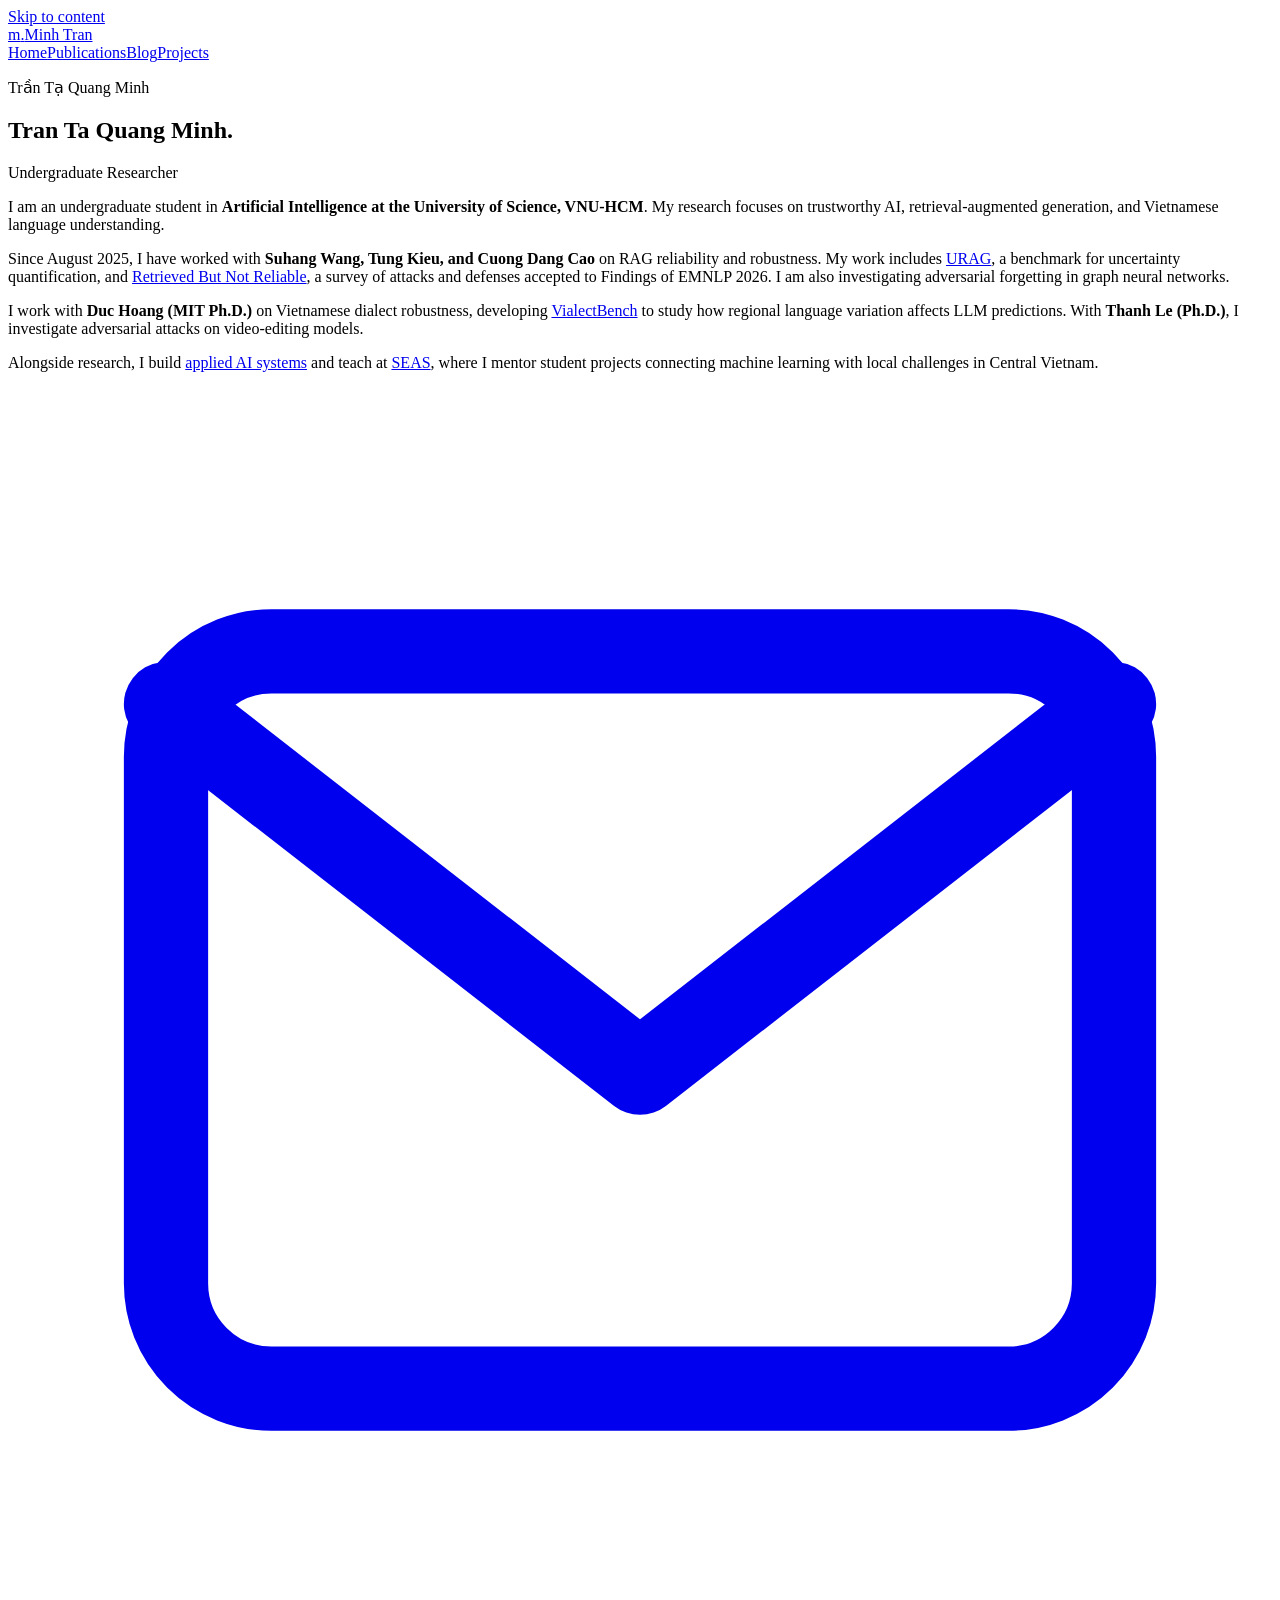
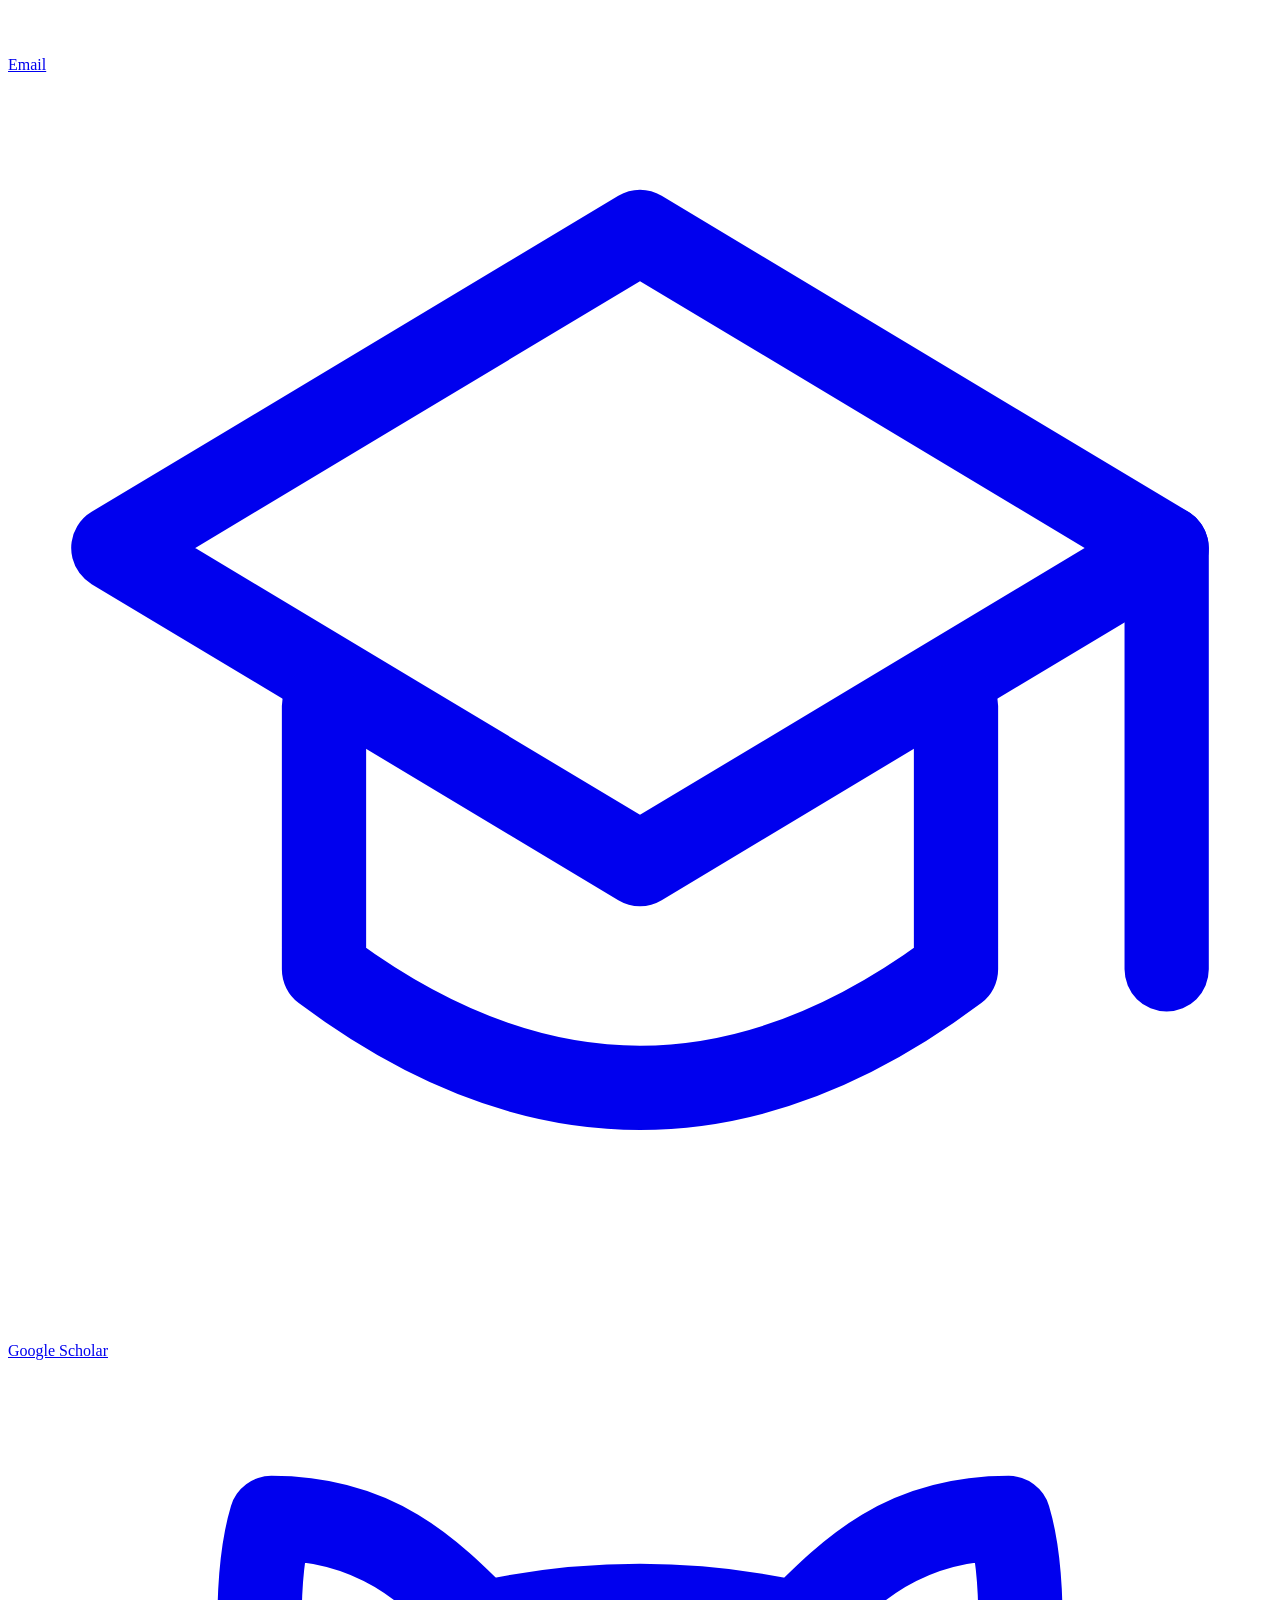
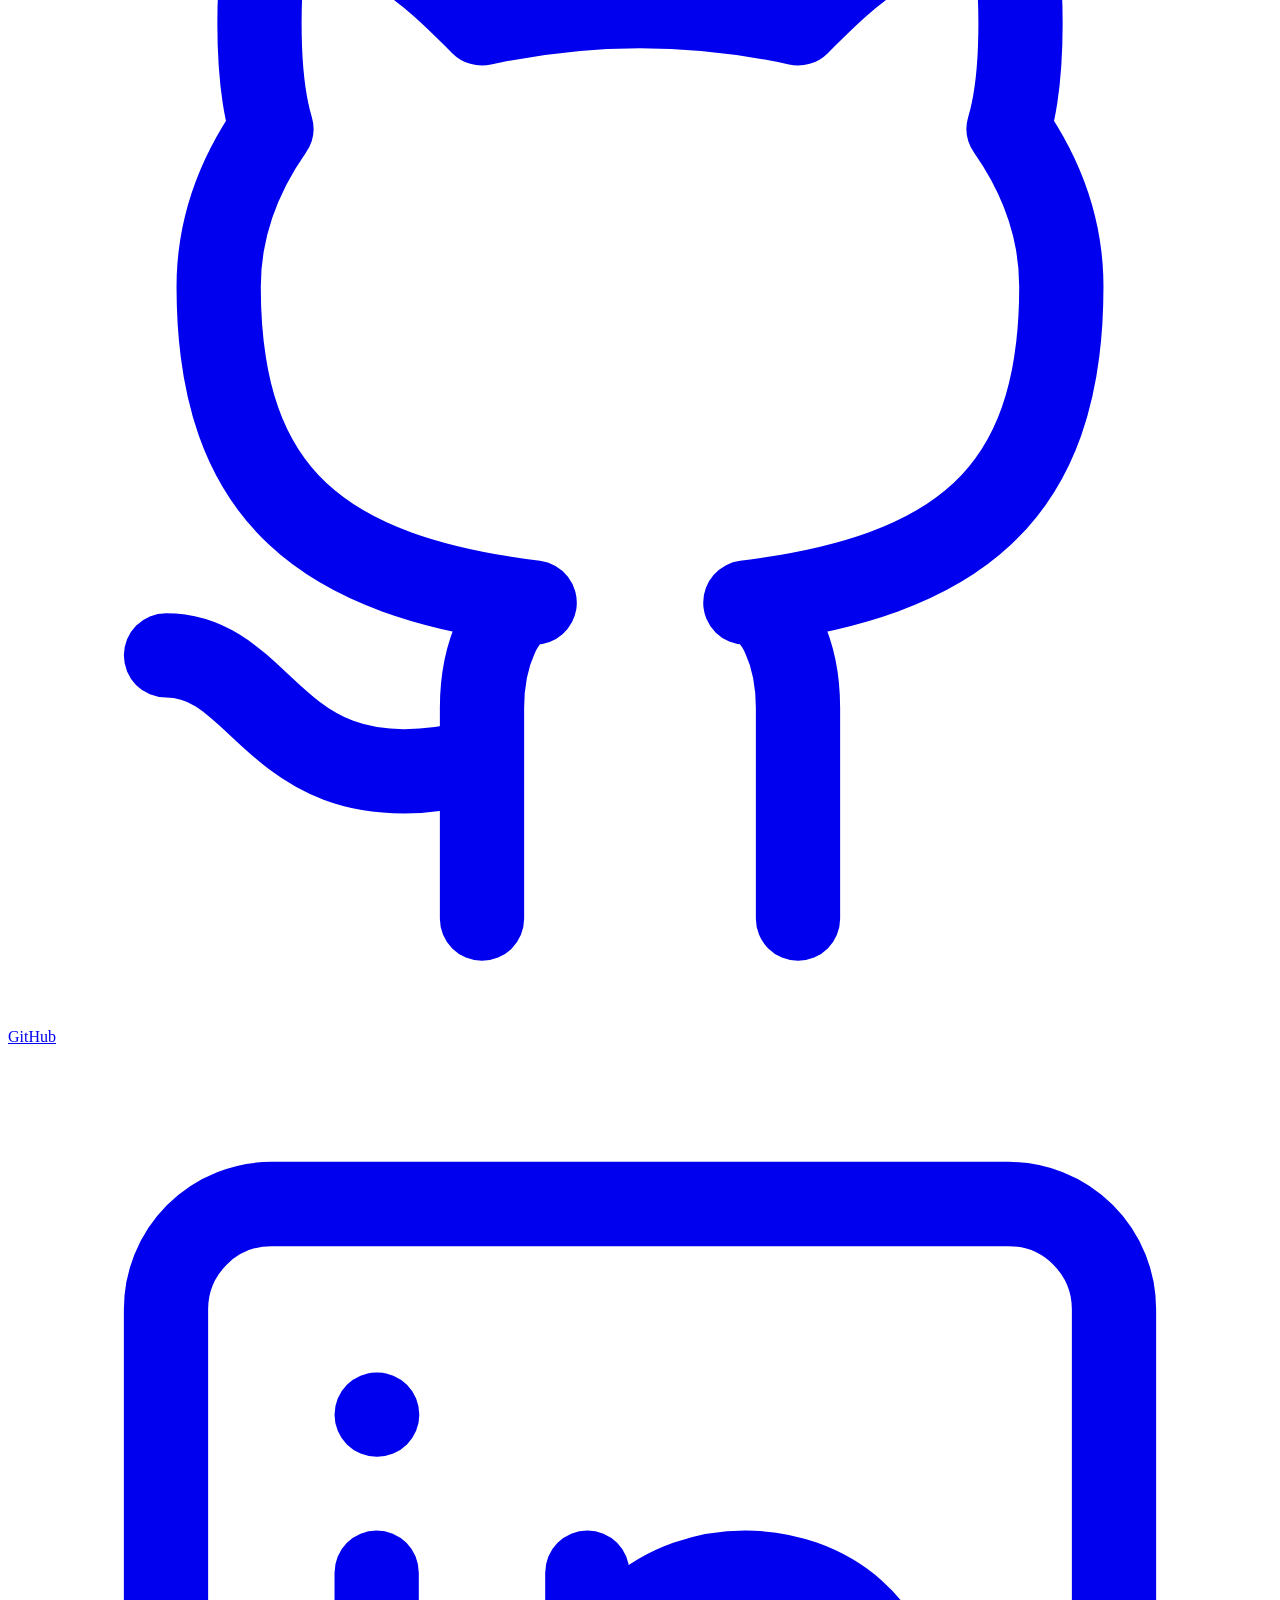
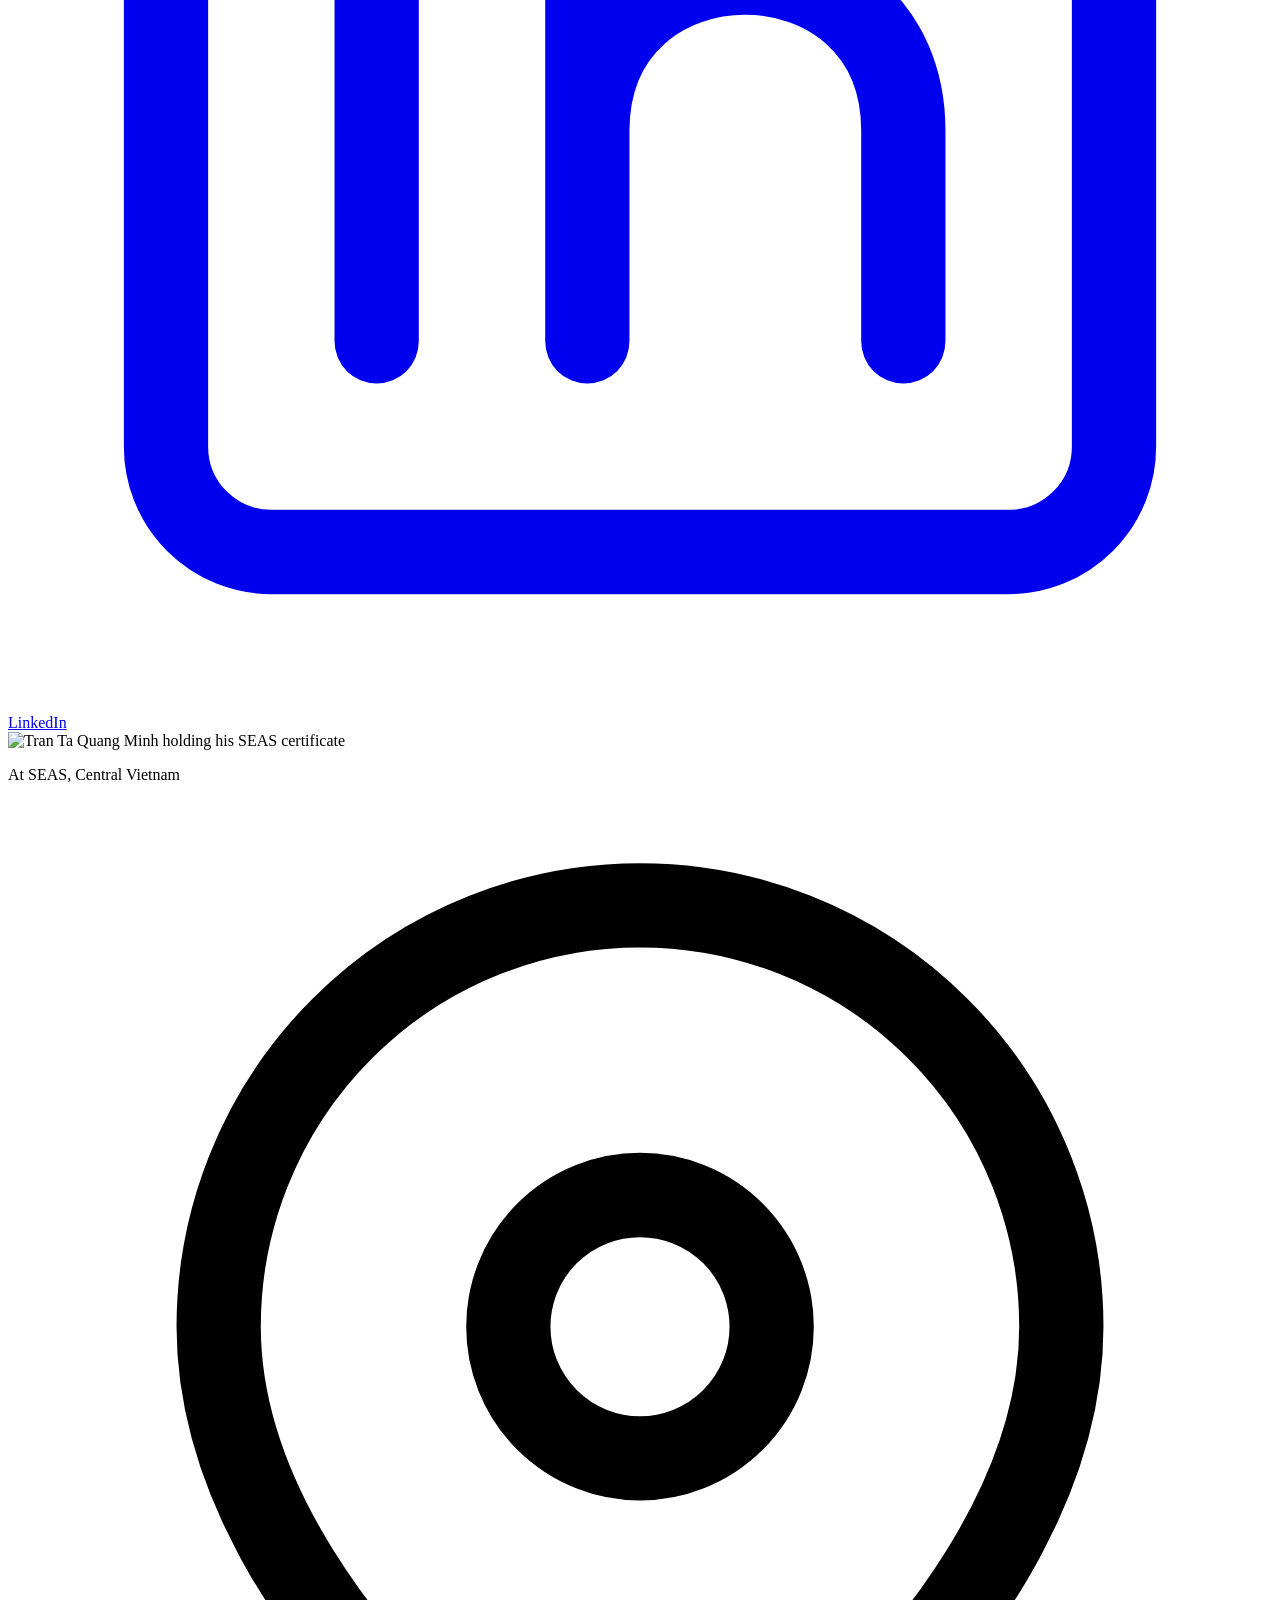
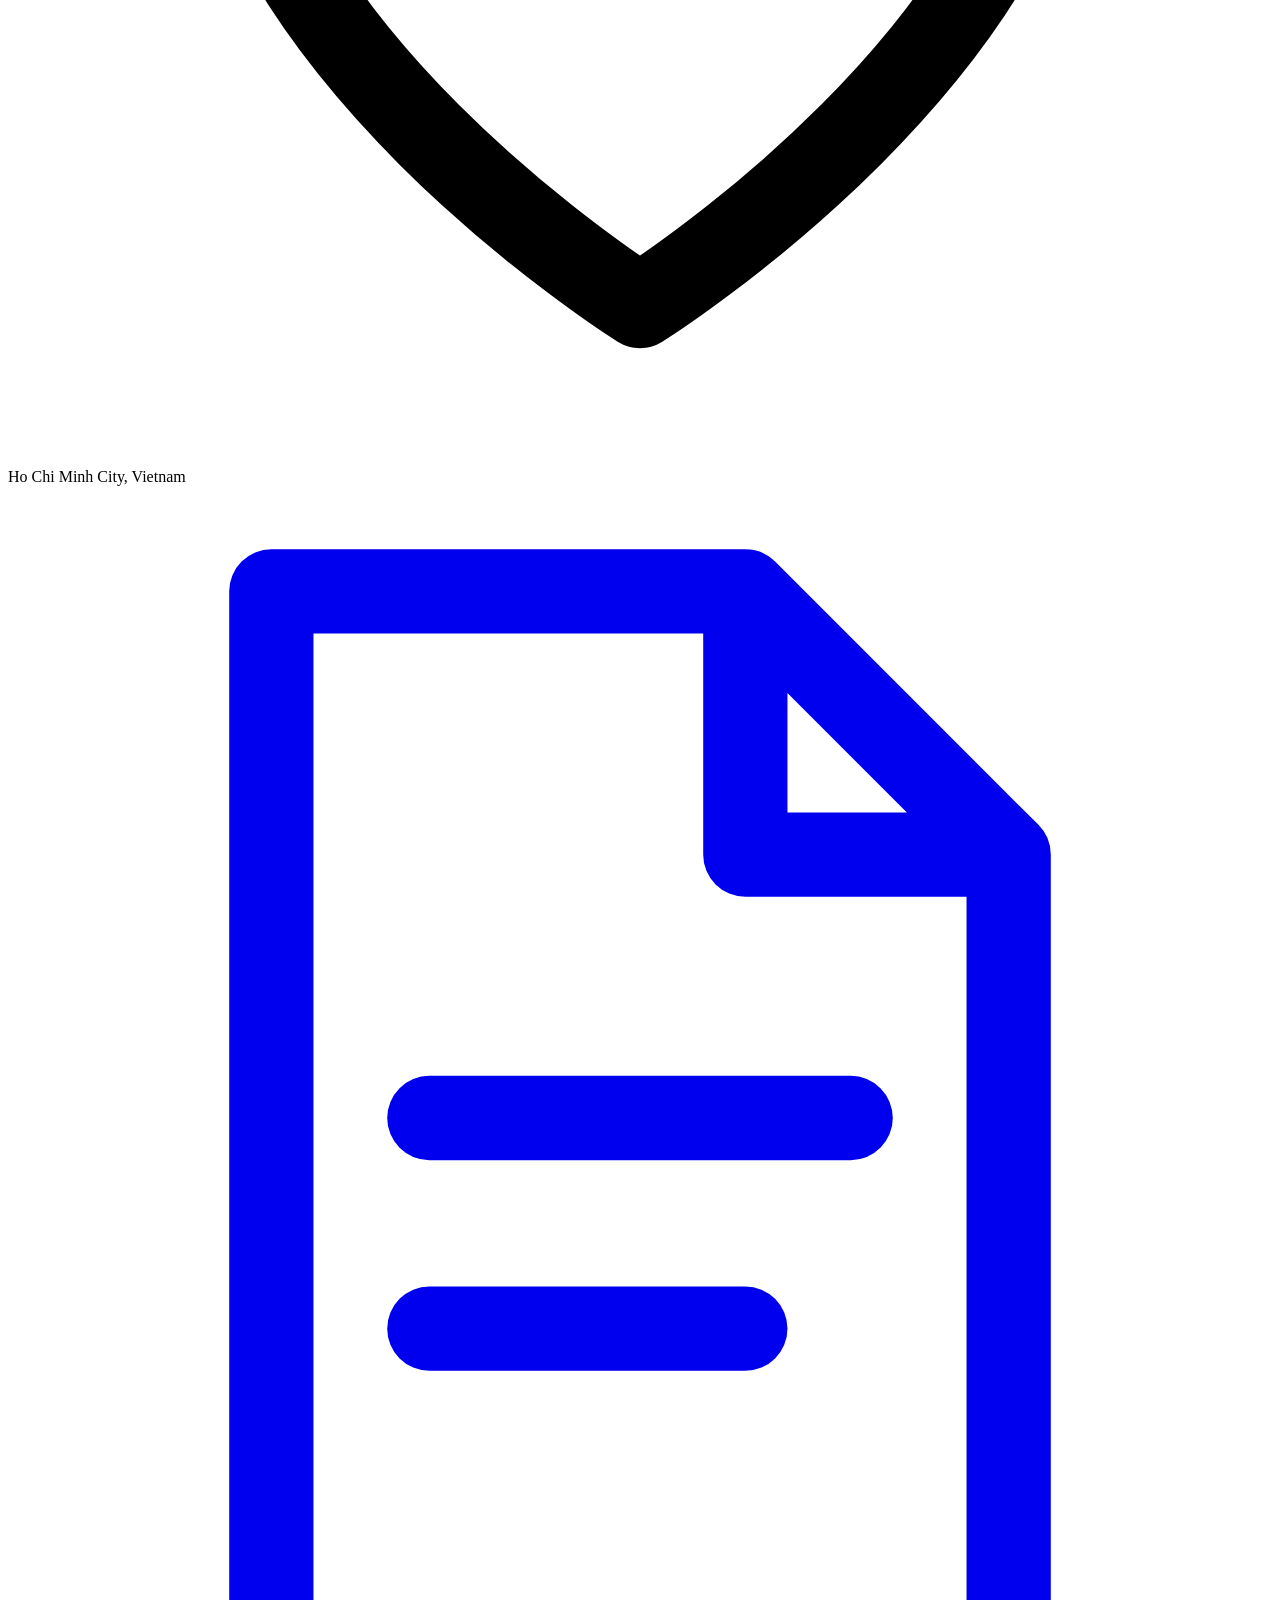
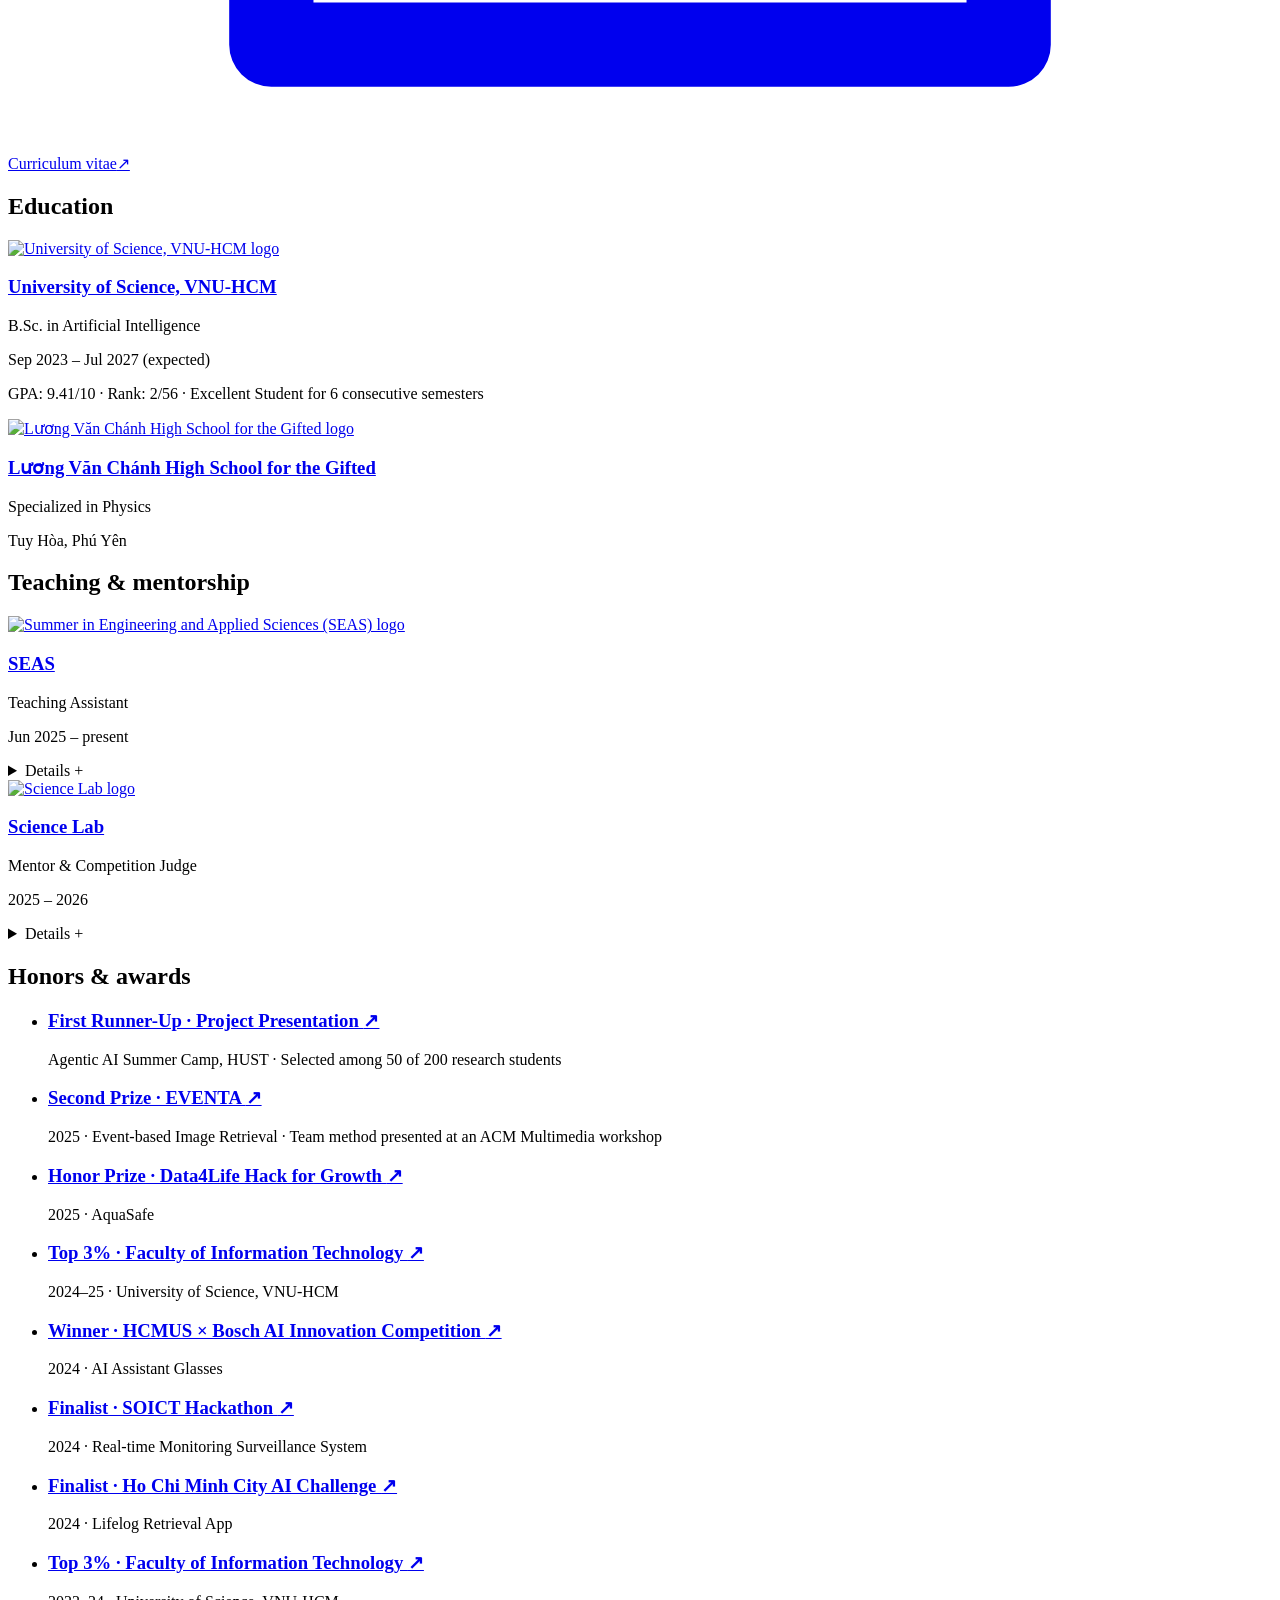
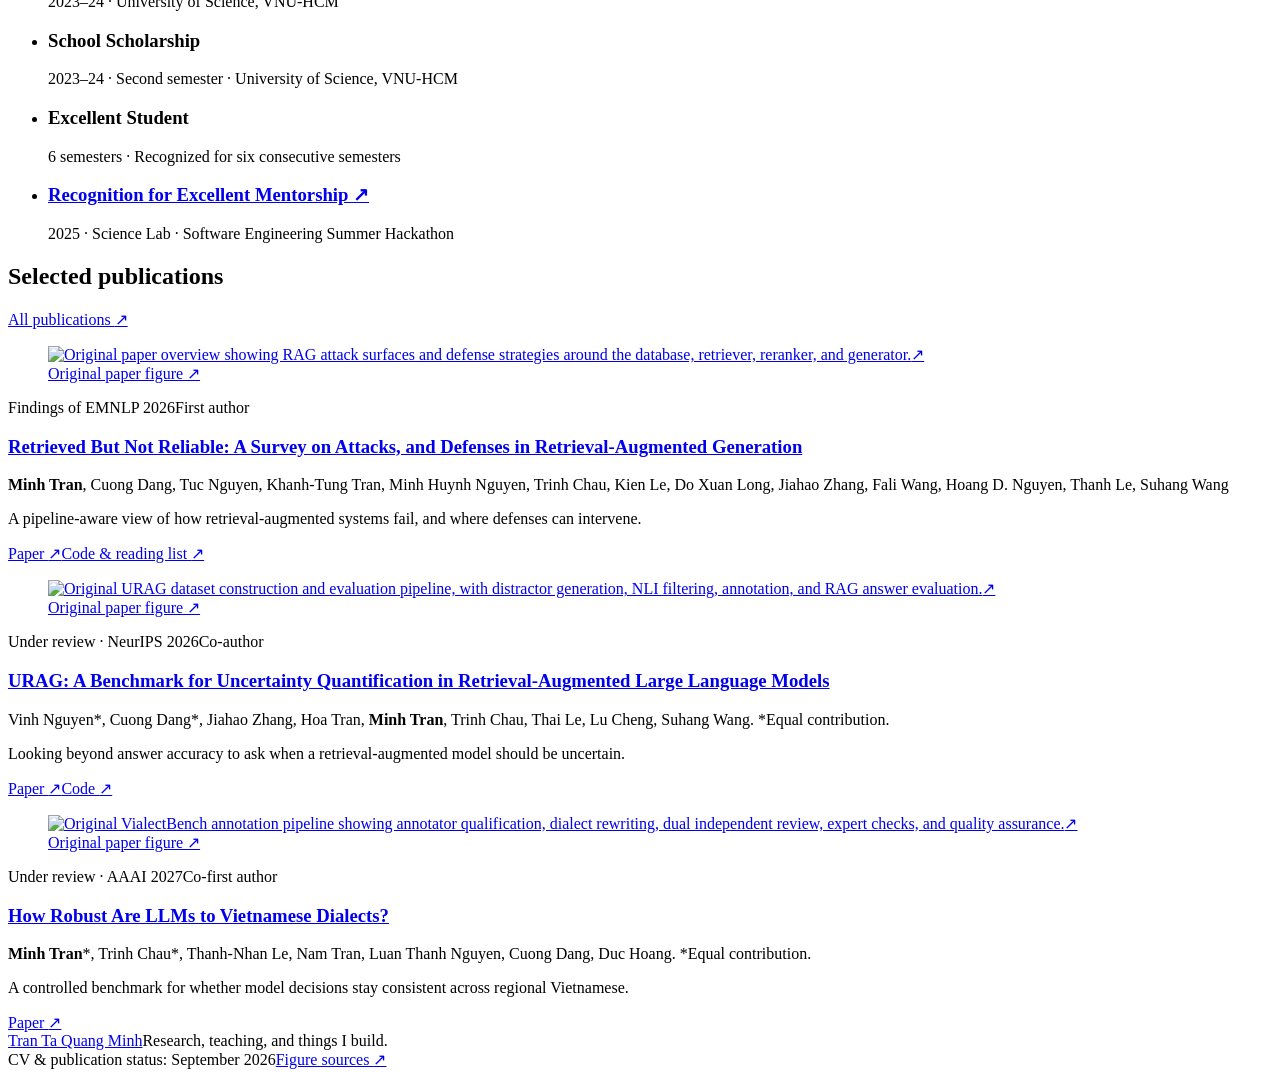
==== index.html @ 910560d5 "Add files via upload" ====
<!doctype html>
<html lang="en">
<head>
  <meta charset="utf-8">
  <meta name="viewport" content="width=device-width, initial-scale=1">
  <meta name="description" content="Undergraduate AI researcher at VNU-HCM. Work in trustworthy AI, retrieval-augmented generation, and Vietnamese language understanding.">
  <meta name="theme-color" content="#ffffff">
  <meta property="og:type" content="website">
  <meta property="og:title" content="Tran Ta Quang Minh">
  <meta property="og:description" content="Undergraduate AI researcher at VNU-HCM. Work in trustworthy AI, retrieval-augmented generation, and Vietnamese language understanding.">
  <title>Tran Ta Quang Minh</title>
  <script>try{const t=localStorage.getItem('portfolio-theme');if(t==='dark'||t==='light')document.documentElement.dataset.theme=t}catch{}</script>
  <link rel="icon" href="assets/favicon.svg" type="image/svg+xml">
  <link rel="stylesheet" href="assets/style.css">
  <script src="assets/site.js" defer></script>
</head>
<body>
  <a class="skip-link" href="#main">Skip to content</a>
  <header class="site-header"><div class="header-inner">
    <a class="brand" href="index.html" aria-label="Minh Tran, home"><span class="brand-mark" aria-hidden="true">m<span>.</span></span><span>Minh Tran</span></a>
    <nav aria-label="Main navigation"><a href="index.html" aria-current="page">Home</a><a href="publications.html">Publications</a><a href="blog.html">Blog</a><a href="projects.html">Projects</a></nav>
    <button class="theme-toggle" type="button" aria-label="Switch to dark theme" title="Switch theme" hidden><svg class="moon-icon" viewBox="0 0 24 24" fill="none" stroke="currentColor" stroke-width="1.6" stroke-linecap="round" stroke-linejoin="round" aria-hidden="true"><path d="M20.3 15.2A8.5 8.5 0 0 1 8.8 3.7a8.5 8.5 0 1 0 11.5 11.5Z"/></svg><svg class="sun-icon" viewBox="0 0 24 24" fill="none" stroke="currentColor" stroke-width="1.6" stroke-linecap="round" stroke-linejoin="round" aria-hidden="true"><circle cx="12" cy="12" r="4"/><path d="M12 2v2m0 16v2M2 12h2m16 0h2M5 5l1.5 1.5m11 11L19 19M5 19l1.5-1.5m11-11L19 5"/></svg></button>
  </div></header>
  <main id="main" class="page-shell home-page"><div class="home-layout">
<section class="introduction" aria-labelledby="name">
  <div class="intro-copy">
    <p class="overline" lang="vi">Trần Tạ Quang Minh</p>
    <h1 id="name">Tran Ta Quang Minh<span class="name-dot">.</span></h1>
    <p class="intro-role">Undergraduate Researcher</p>
    <div class="biography">
      <p>I am an undergraduate student in <strong>Artificial Intelligence at the University of Science, VNU-HCM</strong>. My research focuses on trustworthy AI, retrieval-augmented generation, and Vietnamese language understanding.</p>
      <p>Since August 2025, I have worked with <strong>Suhang Wang, Tung Kieu, and Cuong Dang Cao</strong> on RAG reliability and robustness. My work includes <a href="publications.html#urag">URAG</a>, a benchmark for uncertainty quantification, and <a href="publications.html#rag-security">Retrieved But Not Reliable</a>, a survey of attacks and defenses accepted to Findings of EMNLP 2026. I am also investigating adversarial forgetting in graph neural networks.</p>
      <p>I work with <strong>Duc Hoang (MIT Ph.D.)</strong> on Vietnamese dialect robustness, developing <a href="publications.html#vialectbench">VialectBench</a> to study how regional language variation affects LLM predictions. With <strong>Thanh Le (Ph.D.)</strong>, I investigate adversarial attacks on video-editing models.</p>
      <p>Alongside research, I build <a href="projects.html">applied AI systems</a> and teach at <a href="https://seas-cvn.com/staff/tran-ta-quang-minh-2026" target="_blank" rel="noopener">SEAS</a>, where I mentor student projects connecting machine learning with local challenges in Central Vietnam.</p>
    </div>
    <div class="social-links" aria-label="Contact and academic profiles"><a href="mailto:ttqminh2005@gmail.com"><svg class="" viewBox="0 0 24 24" fill="none" stroke="currentColor" stroke-width="1.6" stroke-linecap="round" stroke-linejoin="round" aria-hidden="true"><rect x="3" y="5" width="18" height="14" rx="2"/><path d="m3 6 9 7 9-7"/></svg><span>Email</span></a><a href="https://scholar.google.com/citations?user=VfUYwW8AAAAJ&amp;hl=vi" target="_blank" rel="noopener"><svg class="" viewBox="0 0 24 24" fill="none" stroke="currentColor" stroke-width="1.6" stroke-linecap="round" stroke-linejoin="round" aria-hidden="true"><path d="m2 9 10-6 10 6-10 6-10-6Z"/><path d="M6 12v5c4 3 8 3 12 0v-5M22 9v8"/></svg><span>Google Scholar</span></a><a href="https://github.com/coutMinh" target="_blank" rel="noopener"><svg class="" viewBox="0 0 24 24" fill="none" stroke="currentColor" stroke-width="1.6" stroke-linecap="round" stroke-linejoin="round" aria-hidden="true"><path d="M9 19c-4 1-4-2-6-2m12 5v-4c0-1-.4-2-1-2 4-.5 6-2 6-6 0-1-.3-2-1-3 .3-1 .3-3 0-4-2 0-3 1-4 2a14 14 0 0 0-6 0C8 4 7 3 5 3c-.3 1-.3 3 0 4-.7 1-1 2-1 3 0 4 2 5.5 6 6-.6 0-1 1-1 2v4"/></svg><span>GitHub</span></a><a href="https://www.linkedin.com/in/ttqminh" target="_blank" rel="noopener"><svg class="" viewBox="0 0 24 24" fill="none" stroke="currentColor" stroke-width="1.6" stroke-linecap="round" stroke-linejoin="round" aria-hidden="true"><rect x="3" y="3" width="18" height="18" rx="2"/><path d="M7 10v7M7 7h.01M11 17v-7m0 3c0-4 6-4 6 0v4"/></svg><span>LinkedIn</span></a></div>
  </div>
</section>
<aside class="profile-sidebar" aria-label="Profile, education, teaching, and honors">
  <div class="profile-card">
    <div class="portrait-wrap"><img src="assets/images/portrait.jpg" alt="Tran Ta Quang Minh holding his SEAS certificate" width="1080" height="1616" fetchpriority="high"></div>
    <p class="portrait-caption">At SEAS, Central Vietnam</p>
    <div class="profile-location"><svg class="" viewBox="0 0 24 24" fill="none" stroke="currentColor" stroke-width="1.6" stroke-linecap="round" stroke-linejoin="round" aria-hidden="true"><path d="M20 10c0 6-8 11-8 11S4 16 4 10a8 8 0 1 1 16 0Z"/><circle cx="12" cy="10" r="2.5"/></svg><span>Ho Chi Minh City, Vietnam</span></div>
    <a class="cv-button" href="CV_VinCAIR.pdf" target="_blank" rel="noopener"><svg class="" viewBox="0 0 24 24" fill="none" stroke="currentColor" stroke-width="1.6" stroke-linecap="round" stroke-linejoin="round" aria-hidden="true"><path d="M14 2H5v20h14V7l-5-5Zm0 0v5h5M8 12h8M8 16h6"/></svg><span>Curriculum vitae</span><span aria-hidden="true">↗</span></a>
  </div>
  <section class="sidebar-section" aria-labelledby="education-title"><h2 id="education-title">Education</h2><div class="education-list"><article class="background-item"><a class="institution-logo" href="https://hcmus.edu.vn/" target="_blank" rel="noopener"><img src="assets/images/organizations/hcmus.png" alt="University of Science, VNU-HCM logo" width="36" height="36" loading="lazy"></a><div><h3><a class="" href="https://hcmus.edu.vn/" target="_blank" rel="noopener">University of Science, VNU-HCM</a></h3><p>B.Sc. in Artificial Intelligence</p><p class="item-date">Sep 2023 – Jul 2027 (expected)</p><p class="education-detail">GPA: 9.41/10 · Rank: 2/56 · Excellent Student for 6 consecutive semesters</p></div></article><article class="background-item"><a class="institution-logo" href="https://www.facebook.com/THPTchuyenLuongVanChanh" target="_blank" rel="noopener"><img src="assets/images/organizations/luong-van-chanh.jpg" alt="Lương Văn Chánh High School for the Gifted logo" width="36" height="36" loading="lazy"></a><div><h3><a class="" href="https://www.facebook.com/THPTchuyenLuongVanChanh" target="_blank" rel="noopener">Lương Văn Chánh High School for the Gifted</a></h3><p>Specialized in Physics</p><p class="item-date">Tuy Hòa, Phú Yên</p></div></article></div></section>
  <section class="sidebar-section" aria-labelledby="teaching-title"><h2 id="teaching-title">Teaching & mentorship</h2><div class="teaching-list"><article class="teaching-item"><a class="institution-logo" href="https://seas-cvn.github.io/" target="_blank" rel="noopener"><img src="assets/images/organizations/seas.png" alt="Summer in Engineering and Applied Sciences (SEAS) logo" width="36" height="36" loading="lazy"></a><div><h3><a class="" href="https://seas-cvn.github.io/" target="_blank" rel="noopener">SEAS</a></h3><p class="teaching-role">Teaching Assistant</p><p class="item-date">Jun 2025 – present</p><details class="teaching-details"><summary>Details <span aria-hidden="true">+</span></summary><p class="teaching-detail">Under the supervision of Duc Hoang (MIT Ph.D.), I helped teach a two-week program for 40 high school students in Central Vietnam, designed linear algebra exercises in Python, and mentored flood forecasting and local fish identification projects.</p></details></div></article><article class="teaching-item"><a class="institution-logo" href="https://www.facebook.com/sciencelab.stem/" target="_blank" rel="noopener"><img src="assets/images/organizations/science-lab.jpg" alt="Science Lab logo" width="36" height="36" loading="lazy"></a><div><h3><a class="" href="https://www.facebook.com/sciencelab.stem/" target="_blank" rel="noopener">Science Lab</a></h3><p class="teaching-role">Mentor &amp; Competition Judge</p><p class="item-date">2025 – 2026</p><details class="teaching-details"><summary>Details <span aria-hidden="true">+</span></summary><p class="teaching-detail">Mentored a student team at the Software Engineering Summer Hackathon 2025 and judged the AIHACKS Datathon 2026, evaluating methodology, model performance, problem-solving strategy, and presentation.</p></details></div></article></div></section>
  <section class="sidebar-section honors-section" aria-labelledby="honors-title"><h2 id="honors-title">Honors & awards</h2><ul class="honors-list"><li id="hust"><span class="award-dot" aria-hidden="true"></span><div><h3><a class="" href="https://drive.google.com/file/d/1itXYpOXt6BcAALYQuu-KByIadfaI55jD/view?usp=sharing" target="_blank" rel="noopener">First Runner-Up · Project Presentation <span class="award-arrow" aria-hidden="true">↗</span></a></h3><p>Agentic AI Summer Camp, HUST · Selected among 50 of 200 research students</p></div></li><li id="eventa-award"><span class="award-dot" aria-hidden="true"></span><div><h3><a class="" href="https://drive.google.com/file/d/1z8MmtRewLQCsWDtQ1NjaCOd13DmBsX9x/view?usp=sharing" target="_blank" rel="noopener">Second Prize · EVENTA <span class="award-arrow" aria-hidden="true">↗</span></a></h3><p><span class="award-date">2025 · </span>Event-based Image Retrieval · Team method presented at an ACM Multimedia workshop</p></div></li><li id="aquasafe-award"><span class="award-dot" aria-hidden="true"></span><div><h3><a class="" href="https://demo-aqua-safe.vercel.app/" target="_blank" rel="noopener">Honor Prize · Data4Life Hack for Growth <span class="award-arrow" aria-hidden="true">↗</span></a></h3><p><span class="award-date">2025 · </span>AquaSafe</p></div></li><li id="top-2025"><span class="award-dot" aria-hidden="true"></span><div><h3><a class="" href="https://drive.google.com/file/d/1HkZ_M2grMYpf5ZDcg1SBkR47N09mgSqj/view?usp=sharing" target="_blank" rel="noopener">Top 3% · Faculty of Information Technology <span class="award-arrow" aria-hidden="true">↗</span></a></h3><p><span class="award-date">2024–25 · </span>University of Science, VNU-HCM</p></div></li><li id="bosch-award"><span class="award-dot" aria-hidden="true"></span><div><h3><a class="" href="https://drive.google.com/file/d/1Hy8HTXubGFQJscxQSfUw8o1ZWrHYeWAo/view?usp=sharing" target="_blank" rel="noopener">Winner · HCMUS × Bosch AI Innovation Competition <span class="award-arrow" aria-hidden="true">↗</span></a></h3><p><span class="award-date">2024 · </span>AI Assistant Glasses</p></div></li><li id="soict-award"><span class="award-dot" aria-hidden="true"></span><div><h3><a class="" href="https://drive.google.com/file/d/1TUYt_0WpgNDU5CSSWzGGxtGVSBP0qXFk/view?usp=sharing" target="_blank" rel="noopener">Finalist · SOICT Hackathon <span class="award-arrow" aria-hidden="true">↗</span></a></h3><p><span class="award-date">2024 · </span>Real-time Monitoring Surveillance System</p></div></li><li id="aic-award"><span class="award-dot" aria-hidden="true"></span><div><h3><a class="" href="https://drive.google.com/file/d/1naNgDrA-sWXjYJvOtrae2c_IOOMAGU30/view?usp=sharing" target="_blank" rel="noopener">Finalist · Ho Chi Minh City AI Challenge <span class="award-arrow" aria-hidden="true">↗</span></a></h3><p><span class="award-date">2024 · </span>Lifelog Retrieval App</p></div></li><li id="top-2024"><span class="award-dot" aria-hidden="true"></span><div><h3><a class="" href="https://drive.google.com/file/d/1lRXQO-MdE4v232L9jSXz664tuBQsgShk/view?usp=sharing" target="_blank" rel="noopener">Top 3% · Faculty of Information Technology <span class="award-arrow" aria-hidden="true">↗</span></a></h3><p><span class="award-date">2023–24 · </span>University of Science, VNU-HCM</p></div></li><li id="scholarship"><span class="award-dot" aria-hidden="true"></span><div><h3>School Scholarship</h3><p><span class="award-date">2023–24 · </span>Second semester · University of Science, VNU-HCM</p></div></li><li id="excellent-student"><span class="award-dot" aria-hidden="true"></span><div><h3>Excellent Student</h3><p><span class="award-date">6 semesters · </span>Recognized for six consecutive semesters</p></div></li><li id="mentorship-award"><span class="award-dot" aria-hidden="true"></span><div><h3><a class="" href="https://drive.google.com/file/d/1mweKQ_GxDCc6eHpTpWkoUrM54BYkIKE8/view?usp=sharing" target="_blank" rel="noopener">Recognition for Excellent Mentorship <span class="award-arrow" aria-hidden="true">↗</span></a></h3><p><span class="award-date">2025 · </span>Science Lab · Software Engineering Summer Hackathon</p></div></li></ul></section>
</aside>
<section class="section-block selected-section" aria-labelledby="selected-title">
  <div class="section-heading"><h2 id="selected-title">Selected publications</h2><a class="section-link" href="publications.html">All publications <span aria-hidden="true">↗</span></a></div>
  <div class="publication-list selected-list"><article id="rag-security" class="publication-item"><figure class="paper-figure"><a class="figure-link" href="assets/images/rag-security-overview.png" data-figure-title="Retrieved But Not Reliable" data-credit="Figure 1 · Original overview from Tran et al., Retrieved But Not Reliable, arXiv:2608.24977v2." data-source="https://arxiv.org/html/2608.24977v2#S1.F1" aria-label="Enlarge the original Retrieved But Not Reliable figure"><img src="assets/images/rag-security-overview.png" alt="Original paper overview showing RAG attack surfaces and defense strategies around the database, retriever, reranker, and generator." loading="lazy"><span class="figure-enlarge" aria-hidden="true">↗</span></a><figcaption><a class="" href="https://arxiv.org/html/2608.24977v2#S1.F1" target="_blank" rel="noopener">Original paper figure ↗</a></figcaption></figure><div class="paper-content"><div class="paper-meta"><span class="status accepted">Findings of EMNLP 2026</span><span class="contribution">First author</span></div><h3><a href="publications.html#rag-security">Retrieved But Not Reliable: A Survey on Attacks, and Defenses in Retrieval-Augmented Generation</a></h3><p class="authors"><strong>Minh Tran</strong>, Cuong Dang, Tuc Nguyen, Khanh-Tung Tran, Minh Huynh Nguyen, Trinh Chau, Kien Le, Do Xuan Long, Jiahao Zhang, Fali Wang, Hoang D. Nguyen, Thanh Le, Suhang Wang</p><p class="paper-summary">A pipeline-aware view of how retrieval-augmented systems fail, and where defenses can intervene.</p><div class="paper-links"><a class="" href="https://arxiv.org/abs/2608.24977" target="_blank" rel="noopener">Paper <span aria-hidden="true">↗</span></a><a class="" href="https://github.com/coutMinh/A-Survey-on-RAG-Robustness" target="_blank" rel="noopener">Code &amp; reading list <span aria-hidden="true">↗</span></a></div></div></article><article id="urag" class="publication-item"><figure class="paper-figure"><a class="figure-link" href="assets/images/urag-pipeline.png" data-figure-title="URAG" data-credit="Figure 2 · Original dataset construction and evaluation pipeline from Nguyen et al., URAG, arXiv:2603.19281v1." data-source="https://arxiv.org/html/2603.19281v1#S3.F2" aria-label="Enlarge the original URAG figure"><img src="assets/images/urag-pipeline.png" alt="Original URAG dataset construction and evaluation pipeline, with distractor generation, NLI filtering, annotation, and RAG answer evaluation." loading="lazy"><span class="figure-enlarge" aria-hidden="true">↗</span></a><figcaption><a class="" href="https://arxiv.org/html/2603.19281v1#S3.F2" target="_blank" rel="noopener">Original paper figure ↗</a></figcaption></figure><div class="paper-content"><div class="paper-meta"><span class="status">Under review · NeurIPS 2026</span><span class="contribution">Co-author</span></div><h3><a href="publications.html#urag">URAG: A Benchmark for Uncertainty Quantification in Retrieval-Augmented Large Language Models</a></h3><p class="authors">Vinh Nguyen*, Cuong Dang*, Jiahao Zhang, Hoa Tran, <strong>Minh Tran</strong>, Trinh Chau, Thai Le, Lu Cheng, Suhang Wang. *Equal contribution.</p><p class="paper-summary">Looking beyond answer accuracy to ask when a retrieval-augmented model should be uncertain.</p><div class="paper-links"><a class="" href="https://arxiv.org/abs/2603.19281" target="_blank" rel="noopener">Paper <span aria-hidden="true">↗</span></a><a class="" href="https://github.com/phuvinhnguyen/URAG" target="_blank" rel="noopener">Code <span aria-hidden="true">↗</span></a></div></div></article><article id="vialectbench" class="publication-item"><figure class="paper-figure"><a class="figure-link" href="assets/images/vialectbench-pipeline.png" data-figure-title="VialectBench" data-credit="Figure 2 · Original annotation and quality-assurance pipeline from Tran et al., How Robust Are LLMs to Vietnamese Dialects?, arXiv:2608.10414v1." data-source="https://arxiv.org/html/2608.10414v1#S3.F2" aria-label="Enlarge the original VialectBench figure"><img src="assets/images/vialectbench-pipeline.png" alt="Original VialectBench annotation pipeline showing annotator qualification, dialect rewriting, dual independent review, expert checks, and quality assurance." loading="lazy"><span class="figure-enlarge" aria-hidden="true">↗</span></a><figcaption><a class="" href="https://arxiv.org/html/2608.10414v1#S3.F2" target="_blank" rel="noopener">Original paper figure ↗</a></figcaption></figure><div class="paper-content"><div class="paper-meta"><span class="status">Under review · AAAI 2027</span><span class="contribution">Co-first author</span></div><h3><a href="publications.html#vialectbench">How Robust Are LLMs to Vietnamese Dialects?</a></h3><p class="authors"><strong>Minh Tran</strong>*, Trinh Chau*, Thanh-Nhan Le, Nam Tran, Luan Thanh Nguyen, Cuong Dang, Duc Hoang. *Equal contribution.</p><p class="paper-summary">A controlled benchmark for whether model decisions stay consistent across regional Vietnamese.</p><div class="paper-links"><a class="" href="https://arxiv.org/abs/2608.10414" target="_blank" rel="noopener">Paper <span aria-hidden="true">↗</span></a></div></div></article></div>
</section>
</div>
</main>
  <footer class="site-footer"><div><a href="index.html">Tran Ta Quang Minh</a><span>Research, teaching, and things I build.</span></div><div><span>CV & publication status: September 2026</span><a href="content/projects.md">Figure sources <span aria-hidden="true">↗</span></a></div></footer>
  <dialog id="figure-dialog" aria-labelledby="figure-dialog-title"><div class="dialog-heading"><h2 id="figure-dialog-title">Paper figure</h2><button class="dialog-close" type="button" aria-label="Close figure">×</button></div><div class="dialog-image-wrap"><img id="dialog-image" alt=""></div><p id="dialog-credit"></p><a id="dialog-source" target="_blank" rel="noopener">Original source <span aria-hidden="true">↗</span></a></dialog>
</body>
</html>
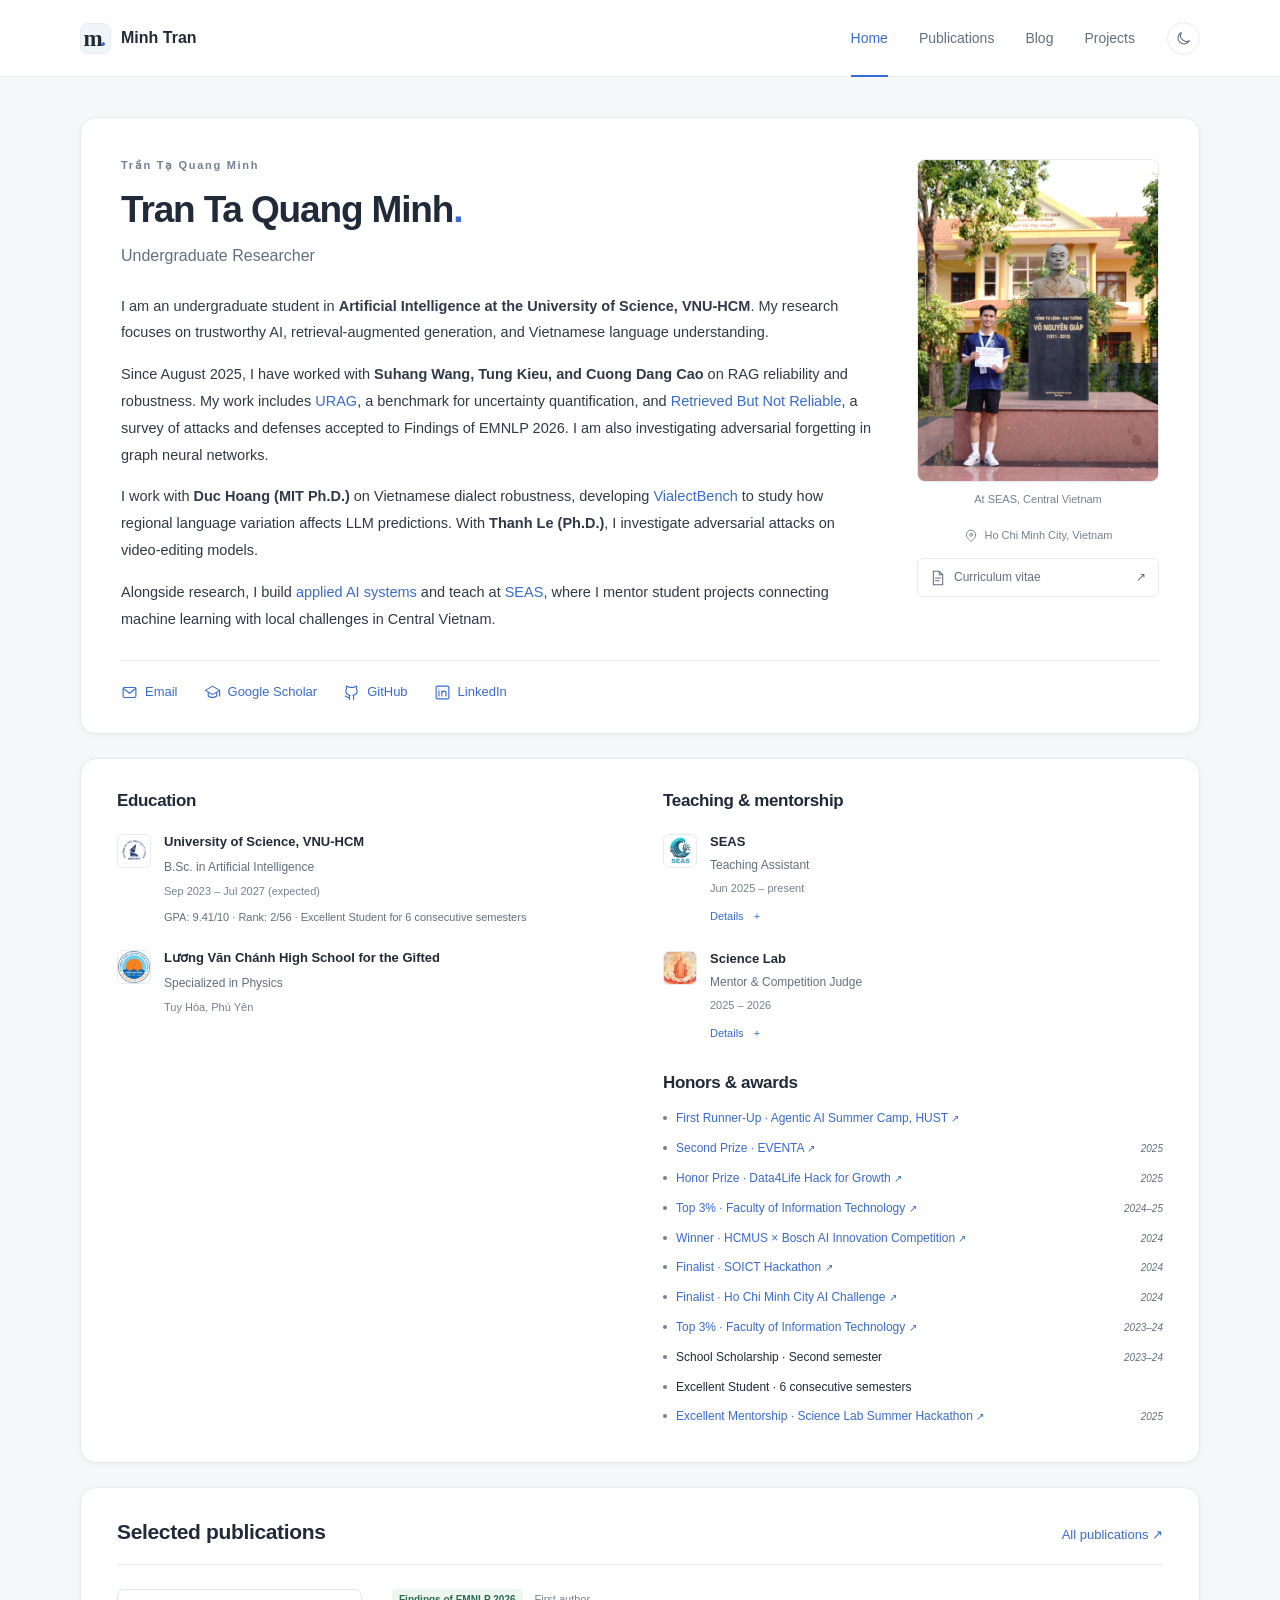
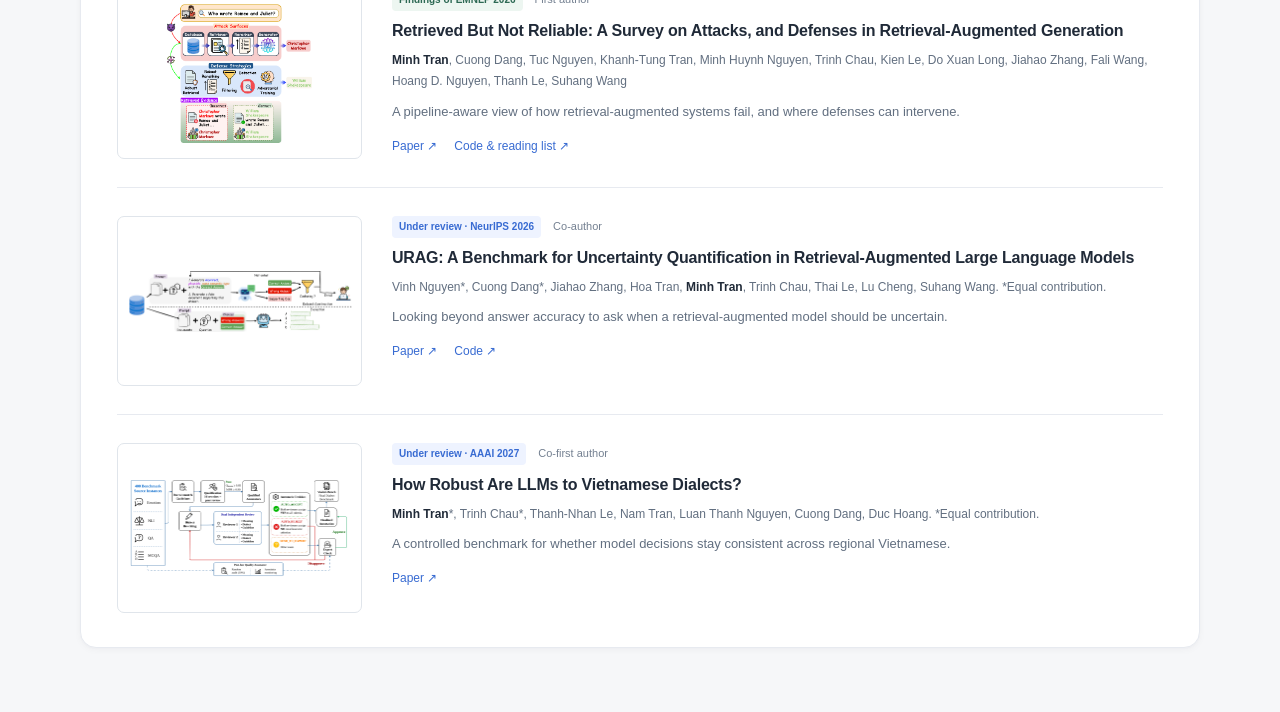
==== commit c4f5cbad: "misc" ====
--- a/index.html
+++ b/index.html
@@ -4,7 +4,7 @@
   <meta charset="utf-8">
   <meta name="viewport" content="width=device-width, initial-scale=1">
   <meta name="description" content="Undergraduate AI researcher at VNU-HCM. Work in trustworthy AI, retrieval-augmented generation, and Vietnamese language understanding.">
-  <meta name="theme-color" content="#ffffff">
+  <meta name="theme-color" content="#f6f7f9">
   <meta property="og:type" content="website">
   <meta property="og:title" content="Tran Ta Quang Minh">
   <meta property="og:description" content="Undergraduate AI researcher at VNU-HCM. Work in trustworthy AI, retrieval-augmented generation, and Vietnamese language understanding.">
@@ -21,39 +21,44 @@
     <nav aria-label="Main navigation"><a href="index.html" aria-current="page">Home</a><a href="publications.html">Publications</a><a href="blog.html">Blog</a><a href="projects.html">Projects</a></nav>
     <button class="theme-toggle" type="button" aria-label="Switch to dark theme" title="Switch theme" hidden><svg class="moon-icon" viewBox="0 0 24 24" fill="none" stroke="currentColor" stroke-width="1.6" stroke-linecap="round" stroke-linejoin="round" aria-hidden="true"><path d="M20.3 15.2A8.5 8.5 0 0 1 8.8 3.7a8.5 8.5 0 1 0 11.5 11.5Z"/></svg><svg class="sun-icon" viewBox="0 0 24 24" fill="none" stroke="currentColor" stroke-width="1.6" stroke-linecap="round" stroke-linejoin="round" aria-hidden="true"><circle cx="12" cy="12" r="4"/><path d="M12 2v2m0 16v2M2 12h2m16 0h2M5 5l1.5 1.5m11 11L19 19M5 19l1.5-1.5m11-11L19 5"/></svg></button>
   </div></header>
-  <main id="main" class="page-shell home-page"><div class="home-layout">
-<section class="introduction" aria-labelledby="name">
-  <div class="intro-copy">
-    <p class="overline" lang="vi">Trần Tạ Quang Minh</p>
-    <h1 id="name">Tran Ta Quang Minh<span class="name-dot">.</span></h1>
-    <p class="intro-role">Undergraduate Researcher</p>
-    <div class="biography">
-      <p>I am an undergraduate student in <strong>Artificial Intelligence at the University of Science, VNU-HCM</strong>. My research focuses on trustworthy AI, retrieval-augmented generation, and Vietnamese language understanding.</p>
-      <p>Since August 2025, I have worked with <strong>Suhang Wang, Tung Kieu, and Cuong Dang Cao</strong> on RAG reliability and robustness. My work includes <a href="publications.html#urag">URAG</a>, a benchmark for uncertainty quantification, and <a href="publications.html#rag-security">Retrieved But Not Reliable</a>, a survey of attacks and defenses accepted to Findings of EMNLP 2026. I am also investigating adversarial forgetting in graph neural networks.</p>
-      <p>I work with <strong>Duc Hoang (MIT Ph.D.)</strong> on Vietnamese dialect robustness, developing <a href="publications.html#vialectbench">VialectBench</a> to study how regional language variation affects LLM predictions. With <strong>Thanh Le (Ph.D.)</strong>, I investigate adversarial attacks on video-editing models.</p>
-      <p>Alongside research, I build <a href="projects.html">applied AI systems</a> and teach at <a href="https://seas-cvn.com/staff/tran-ta-quang-minh-2026" target="_blank" rel="noopener">SEAS</a>, where I mentor student projects connecting machine learning with local challenges in Central Vietnam.</p>
+  <main id="main" class="page-shell home-page"><section class="surface introduction" aria-labelledby="name">
+  <div class="intro-grid">
+    <div class="intro-copy">
+      <p class="overline" lang="vi">Trần Tạ Quang Minh</p>
+      <h1 id="name">Tran Ta Quang Minh<span class="name-dot">.</span></h1>
+      <p class="intro-role">Undergraduate Researcher</p>
+      <div class="biography">
+        <p>I am an undergraduate student in <strong>Artificial Intelligence at the University of Science, VNU-HCM</strong>. My research focuses on trustworthy AI, retrieval-augmented generation, and Vietnamese language understanding.</p>
+        <p>Since August 2025, I have worked with <strong>Suhang Wang, Tung Kieu, and Cuong Dang Cao</strong> on RAG reliability and robustness. My work includes <a href="publications.html#urag">URAG</a>, a benchmark for uncertainty quantification, and <a href="publications.html#rag-security">Retrieved But Not Reliable</a>, a survey of attacks and defenses accepted to Findings of EMNLP 2026. I am also investigating adversarial forgetting in graph neural networks.</p>
+        <p>I work with <strong>Duc Hoang (MIT Ph.D.)</strong> on Vietnamese dialect robustness, developing <a href="publications.html#vialectbench">VialectBench</a> to study how regional language variation affects LLM predictions. With <strong>Thanh Le (Ph.D.)</strong>, I investigate adversarial attacks on video-editing models.</p>
+        <p>Alongside research, I build <a href="projects.html">applied AI systems</a> and teach at <a href="https://seas-cvn.github.io/" target="_blank" rel="noopener">SEAS</a>, where I mentor student projects connecting machine learning with local challenges in Central Vietnam.</p>
+      </div>
     </div>
-    <div class="social-links" aria-label="Contact and academic profiles"><a href="mailto:ttqminh2005@gmail.com"><svg class="" viewBox="0 0 24 24" fill="none" stroke="currentColor" stroke-width="1.6" stroke-linecap="round" stroke-linejoin="round" aria-hidden="true"><rect x="3" y="5" width="18" height="14" rx="2"/><path d="m3 6 9 7 9-7"/></svg><span>Email</span></a><a href="https://scholar.google.com/citations?user=VfUYwW8AAAAJ&amp;hl=vi" target="_blank" rel="noopener"><svg class="" viewBox="0 0 24 24" fill="none" stroke="currentColor" stroke-width="1.6" stroke-linecap="round" stroke-linejoin="round" aria-hidden="true"><path d="m2 9 10-6 10 6-10 6-10-6Z"/><path d="M6 12v5c4 3 8 3 12 0v-5M22 9v8"/></svg><span>Google Scholar</span></a><a href="https://github.com/coutMinh" target="_blank" rel="noopener"><svg class="" viewBox="0 0 24 24" fill="none" stroke="currentColor" stroke-width="1.6" stroke-linecap="round" stroke-linejoin="round" aria-hidden="true"><path d="M9 19c-4 1-4-2-6-2m12 5v-4c0-1-.4-2-1-2 4-.5 6-2 6-6 0-1-.3-2-1-3 .3-1 .3-3 0-4-2 0-3 1-4 2a14 14 0 0 0-6 0C8 4 7 3 5 3c-.3 1-.3 3 0 4-.7 1-1 2-1 3 0 4 2 5.5 6 6-.6 0-1 1-1 2v4"/></svg><span>GitHub</span></a><a href="https://www.linkedin.com/in/ttqminh" target="_blank" rel="noopener"><svg class="" viewBox="0 0 24 24" fill="none" stroke="currentColor" stroke-width="1.6" stroke-linecap="round" stroke-linejoin="round" aria-hidden="true"><rect x="3" y="3" width="18" height="18" rx="2"/><path d="M7 10v7M7 7h.01M11 17v-7m0 3c0-4 6-4 6 0v4"/></svg><span>LinkedIn</span></a></div>
+    <aside class="profile-card" aria-label="Profile photograph and CV">
+      <div class="portrait-wrap"><img src="assets/images/portrait.jpg" alt="Tran Ta Quang Minh holding his SEAS certificate" width="1080" height="1616" fetchpriority="high"></div>
+      <p class="portrait-caption">At SEAS, Central Vietnam</p>
+      <div class="profile-location"><svg class="" viewBox="0 0 24 24" fill="none" stroke="currentColor" stroke-width="1.6" stroke-linecap="round" stroke-linejoin="round" aria-hidden="true"><path d="M20 10c0 6-8 11-8 11S4 16 4 10a8 8 0 1 1 16 0Z"/><circle cx="12" cy="10" r="2.5"/></svg><span>Ho Chi Minh City, Vietnam</span></div>
+      <a class="cv-button" href="CV_VinCAIR.pdf" target="_blank" rel="noopener"><svg class="" viewBox="0 0 24 24" fill="none" stroke="currentColor" stroke-width="1.6" stroke-linecap="round" stroke-linejoin="round" aria-hidden="true"><path d="M14 2H5v20h14V7l-5-5Zm0 0v5h5M8 12h8M8 16h6"/></svg><span>Curriculum vitae</span><span aria-hidden="true">↗</span></a>
+    </aside>
+  </div>
+  <div class="social-links" aria-label="Contact and academic profiles"><a href="mailto:ttqminh2005@gmail.com"><svg class="" viewBox="0 0 24 24" fill="none" stroke="currentColor" stroke-width="1.6" stroke-linecap="round" stroke-linejoin="round" aria-hidden="true"><rect x="3" y="5" width="18" height="14" rx="2"/><path d="m3 6 9 7 9-7"/></svg><span>Email</span></a><a href="https://scholar.google.com/citations?user=VfUYwW8AAAAJ&amp;hl=vi" target="_blank" rel="noopener"><svg class="" viewBox="0 0 24 24" fill="none" stroke="currentColor" stroke-width="1.6" stroke-linecap="round" stroke-linejoin="round" aria-hidden="true"><path d="m2 9 10-6 10 6-10 6-10-6Z"/><path d="M6 12v5c4 3 8 3 12 0v-5M22 9v8"/></svg><span>Google Scholar</span></a><a href="https://github.com/coutMinh" target="_blank" rel="noopener"><svg class="" viewBox="0 0 24 24" fill="none" stroke="currentColor" stroke-width="1.6" stroke-linecap="round" stroke-linejoin="round" aria-hidden="true"><path d="M9 19c-4 1-4-2-6-2m12 5v-4c0-1-.4-2-1-2 4-.5 6-2 6-6 0-1-.3-2-1-3 .3-1 .3-3 0-4-2 0-3 1-4 2a14 14 0 0 0-6 0C8 4 7 3 5 3c-.3 1-.3 3 0 4-.7 1-1 2-1 3 0 4 2 5.5 6 6-.6 0-1 1-1 2v4"/></svg><span>GitHub</span></a><a href="https://www.linkedin.com/in/ttqminh" target="_blank" rel="noopener"><svg class="" viewBox="0 0 24 24" fill="none" stroke="currentColor" stroke-width="1.6" stroke-linecap="round" stroke-linejoin="round" aria-hidden="true"><rect x="3" y="3" width="18" height="18" rx="2"/><path d="M7 10v7M7 7h.01M11 17v-7m0 3c0-4 6-4 6 0v4"/></svg><span>LinkedIn</span></a></div>
+</section>
+
+<section class="surface background-panel" aria-label="Education, teaching, and honors">
+  <div class="background-columns">
+    <section aria-labelledby="education-title"><h2 id="education-title">Education</h2><div class="education-list"><article class="background-item"><a class="institution-logo" href="https://hcmus.edu.vn/" target="_blank" rel="noopener"><img src="assets/images/organizations/hcmus.png" alt="University of Science, VNU-HCM logo" width="36" height="36" loading="lazy"></a><div><h3><a class="" href="https://hcmus.edu.vn/" target="_blank" rel="noopener">University of Science, VNU-HCM</a></h3><p>B.Sc. in Artificial Intelligence</p><p class="item-date">Sep 2023 – Jul 2027 (expected)</p><p class="education-detail">GPA: 9.41/10 · Rank: 2/56 · Excellent Student for 6 consecutive semesters</p></div></article><article class="background-item"><a class="institution-logo" href="https://www.facebook.com/THPTchuyenLuongVanChanh" target="_blank" rel="noopener"><img src="assets/images/organizations/luong-van-chanh.jpg" alt="Lương Văn Chánh High School for the Gifted logo" width="36" height="36" loading="lazy"></a><div><h3><a class="" href="https://www.facebook.com/THPTchuyenLuongVanChanh" target="_blank" rel="noopener">Lương Văn Chánh High School for the Gifted</a></h3><p>Specialized in Physics</p><p class="item-date">Tuy Hòa, Phú Yên</p></div></article></div></section>
+    <div class="experience-column">
+      <section aria-labelledby="teaching-title"><h2 id="teaching-title">Teaching & mentorship</h2><div class="teaching-list"><article class="teaching-item"><a class="institution-logo" href="https://seas-cvn.github.io/" target="_blank" rel="noopener"><img src="assets/images/organizations/seas.png" alt="Summer in Engineering and Applied Sciences (SEAS) logo" width="36" height="36" loading="lazy"></a><div><h3><a class="" href="https://seas-cvn.github.io/" target="_blank" rel="noopener">SEAS</a></h3><p class="teaching-role">Teaching Assistant</p><p class="item-date">Jun 2025 – present</p><details class="teaching-details"><summary>Details <span aria-hidden="true">+</span></summary><p class="teaching-detail">Under the supervision of Duc Hoang (MIT Ph.D.), I helped teach a two-week program for 40 high school students in Central Vietnam, designed linear algebra exercises in Python, and mentored flood forecasting and local fish identification projects.</p></details></div></article><article class="teaching-item"><a class="institution-logo" href="https://www.facebook.com/sciencelab.stem/" target="_blank" rel="noopener"><img src="assets/images/organizations/science-lab.jpg" alt="Science Lab logo" width="36" height="36" loading="lazy"></a><div><h3><a class="" href="https://www.facebook.com/sciencelab.stem/" target="_blank" rel="noopener">Science Lab</a></h3><p class="teaching-role">Mentor &amp; Competition Judge</p><p class="item-date">2025 – 2026</p><details class="teaching-details"><summary>Details <span aria-hidden="true">+</span></summary><p class="teaching-detail">Mentored a student team at the Software Engineering Summer Hackathon 2025 and judged the AIHACKS Datathon 2026, evaluating methodology, model performance, problem-solving strategy, and presentation.</p></details></div></article></div></section>
+      <section class="honors-section" aria-labelledby="honors-title"><h2 id="honors-title">Honors & awards</h2><ul class="honors-list"><li id="hust" title="Agentic AI Summer Camp, HUST · Selected among 50 of 200 research students"><span class="award-dot" aria-hidden="true"></span><h3><a class="" href="https://drive.google.com/file/d/1itXYpOXt6BcAALYQuu-KByIadfaI55jD/view?usp=sharing" target="_blank" rel="noopener">First Runner-Up · Agentic AI Summer Camp, HUST <span class="award-arrow" aria-hidden="true">↗</span></a></h3><span class="award-date"></span></li><li id="eventa-award" title="Event-based Image Retrieval · Team method presented at an ACM Multimedia workshop"><span class="award-dot" aria-hidden="true"></span><h3><a class="" href="https://drive.google.com/file/d/1z8MmtRewLQCsWDtQ1NjaCOd13DmBsX9x/view?usp=sharing" target="_blank" rel="noopener">Second Prize · EVENTA <span class="award-arrow" aria-hidden="true">↗</span></a></h3><span class="award-date">2025</span></li><li id="aquasafe-award" title="AquaSafe"><span class="award-dot" aria-hidden="true"></span><h3><a class="" href="https://demo-aqua-safe.vercel.app/" target="_blank" rel="noopener">Honor Prize · Data4Life Hack for Growth <span class="award-arrow" aria-hidden="true">↗</span></a></h3><span class="award-date">2025</span></li><li id="top-2025" title="University of Science, VNU-HCM"><span class="award-dot" aria-hidden="true"></span><h3><a class="" href="https://drive.google.com/file/d/1HkZ_M2grMYpf5ZDcg1SBkR47N09mgSqj/view?usp=sharing" target="_blank" rel="noopener">Top 3% · Faculty of Information Technology <span class="award-arrow" aria-hidden="true">↗</span></a></h3><span class="award-date">2024–25</span></li><li id="bosch-award" title="AI Assistant Glasses"><span class="award-dot" aria-hidden="true"></span><h3><a class="" href="https://drive.google.com/file/d/1Hy8HTXubGFQJscxQSfUw8o1ZWrHYeWAo/view?usp=sharing" target="_blank" rel="noopener">Winner · HCMUS × Bosch AI Innovation Competition <span class="award-arrow" aria-hidden="true">↗</span></a></h3><span class="award-date">2024</span></li><li id="soict-award" title="Real-time Monitoring Surveillance System"><span class="award-dot" aria-hidden="true"></span><h3><a class="" href="https://drive.google.com/file/d/1TUYt_0WpgNDU5CSSWzGGxtGVSBP0qXFk/view?usp=sharing" target="_blank" rel="noopener">Finalist · SOICT Hackathon <span class="award-arrow" aria-hidden="true">↗</span></a></h3><span class="award-date">2024</span></li><li id="aic-award" title="Lifelog Retrieval App"><span class="award-dot" aria-hidden="true"></span><h3><a class="" href="https://drive.google.com/file/d/1naNgDrA-sWXjYJvOtrae2c_IOOMAGU30/view?usp=sharing" target="_blank" rel="noopener">Finalist · Ho Chi Minh City AI Challenge <span class="award-arrow" aria-hidden="true">↗</span></a></h3><span class="award-date">2024</span></li><li id="top-2024" title="University of Science, VNU-HCM"><span class="award-dot" aria-hidden="true"></span><h3><a class="" href="https://drive.google.com/file/d/1lRXQO-MdE4v232L9jSXz664tuBQsgShk/view?usp=sharing" target="_blank" rel="noopener">Top 3% · Faculty of Information Technology <span class="award-arrow" aria-hidden="true">↗</span></a></h3><span class="award-date">2023–24</span></li><li id="scholarship" title="Second semester · University of Science, VNU-HCM"><span class="award-dot" aria-hidden="true"></span><h3>School Scholarship · Second semester</h3><span class="award-date">2023–24</span></li><li id="excellent-student" title="Recognized for six consecutive semesters"><span class="award-dot" aria-hidden="true"></span><h3>Excellent Student · 6 consecutive semesters</h3><span class="award-date"></span></li><li id="mentorship-award" title="Science Lab · Software Engineering Summer Hackathon"><span class="award-dot" aria-hidden="true"></span><h3><a class="" href="https://drive.google.com/file/d/1mweKQ_GxDCc6eHpTpWkoUrM54BYkIKE8/view?usp=sharing" target="_blank" rel="noopener">Excellent Mentorship · Science Lab Summer Hackathon <span class="award-arrow" aria-hidden="true">↗</span></a></h3><span class="award-date">2025</span></li></ul></section>
+    </div>
   </div>
 </section>
-<aside class="profile-sidebar" aria-label="Profile, education, teaching, and honors">
-  <div class="profile-card">
-    <div class="portrait-wrap"><img src="assets/images/portrait.jpg" alt="Tran Ta Quang Minh holding his SEAS certificate" width="1080" height="1616" fetchpriority="high"></div>
-    <p class="portrait-caption">At SEAS, Central Vietnam</p>
-    <div class="profile-location"><svg class="" viewBox="0 0 24 24" fill="none" stroke="currentColor" stroke-width="1.6" stroke-linecap="round" stroke-linejoin="round" aria-hidden="true"><path d="M20 10c0 6-8 11-8 11S4 16 4 10a8 8 0 1 1 16 0Z"/><circle cx="12" cy="10" r="2.5"/></svg><span>Ho Chi Minh City, Vietnam</span></div>
-    <a class="cv-button" href="CV_VinCAIR.pdf" target="_blank" rel="noopener"><svg class="" viewBox="0 0 24 24" fill="none" stroke="currentColor" stroke-width="1.6" stroke-linecap="round" stroke-linejoin="round" aria-hidden="true"><path d="M14 2H5v20h14V7l-5-5Zm0 0v5h5M8 12h8M8 16h6"/></svg><span>Curriculum vitae</span><span aria-hidden="true">↗</span></a>
-  </div>
-  <section class="sidebar-section" aria-labelledby="education-title"><h2 id="education-title">Education</h2><div class="education-list"><article class="background-item"><a class="institution-logo" href="https://hcmus.edu.vn/" target="_blank" rel="noopener"><img src="assets/images/organizations/hcmus.png" alt="University of Science, VNU-HCM logo" width="36" height="36" loading="lazy"></a><div><h3><a class="" href="https://hcmus.edu.vn/" target="_blank" rel="noopener">University of Science, VNU-HCM</a></h3><p>B.Sc. in Artificial Intelligence</p><p class="item-date">Sep 2023 – Jul 2027 (expected)</p><p class="education-detail">GPA: 9.41/10 · Rank: 2/56 · Excellent Student for 6 consecutive semesters</p></div></article><article class="background-item"><a class="institution-logo" href="https://www.facebook.com/THPTchuyenLuongVanChanh" target="_blank" rel="noopener"><img src="assets/images/organizations/luong-van-chanh.jpg" alt="Lương Văn Chánh High School for the Gifted logo" width="36" height="36" loading="lazy"></a><div><h3><a class="" href="https://www.facebook.com/THPTchuyenLuongVanChanh" target="_blank" rel="noopener">Lương Văn Chánh High School for the Gifted</a></h3><p>Specialized in Physics</p><p class="item-date">Tuy Hòa, Phú Yên</p></div></article></div></section>
-  <section class="sidebar-section" aria-labelledby="teaching-title"><h2 id="teaching-title">Teaching & mentorship</h2><div class="teaching-list"><article class="teaching-item"><a class="institution-logo" href="https://seas-cvn.github.io/" target="_blank" rel="noopener"><img src="assets/images/organizations/seas.png" alt="Summer in Engineering and Applied Sciences (SEAS) logo" width="36" height="36" loading="lazy"></a><div><h3><a class="" href="https://seas-cvn.github.io/" target="_blank" rel="noopener">SEAS</a></h3><p class="teaching-role">Teaching Assistant</p><p class="item-date">Jun 2025 – present</p><details class="teaching-details"><summary>Details <span aria-hidden="true">+</span></summary><p class="teaching-detail">Under the supervision of Duc Hoang (MIT Ph.D.), I helped teach a two-week program for 40 high school students in Central Vietnam, designed linear algebra exercises in Python, and mentored flood forecasting and local fish identification projects.</p></details></div></article><article class="teaching-item"><a class="institution-logo" href="https://www.facebook.com/sciencelab.stem/" target="_blank" rel="noopener"><img src="assets/images/organizations/science-lab.jpg" alt="Science Lab logo" width="36" height="36" loading="lazy"></a><div><h3><a class="" href="https://www.facebook.com/sciencelab.stem/" target="_blank" rel="noopener">Science Lab</a></h3><p class="teaching-role">Mentor &amp; Competition Judge</p><p class="item-date">2025 – 2026</p><details class="teaching-details"><summary>Details <span aria-hidden="true">+</span></summary><p class="teaching-detail">Mentored a student team at the Software Engineering Summer Hackathon 2025 and judged the AIHACKS Datathon 2026, evaluating methodology, model performance, problem-solving strategy, and presentation.</p></details></div></article></div></section>
-  <section class="sidebar-section honors-section" aria-labelledby="honors-title"><h2 id="honors-title">Honors & awards</h2><ul class="honors-list"><li id="hust"><span class="award-dot" aria-hidden="true"></span><div><h3><a class="" href="https://drive.google.com/file/d/1itXYpOXt6BcAALYQuu-KByIadfaI55jD/view?usp=sharing" target="_blank" rel="noopener">First Runner-Up · Project Presentation <span class="award-arrow" aria-hidden="true">↗</span></a></h3><p>Agentic AI Summer Camp, HUST · Selected among 50 of 200 research students</p></div></li><li id="eventa-award"><span class="award-dot" aria-hidden="true"></span><div><h3><a class="" href="https://drive.google.com/file/d/1z8MmtRewLQCsWDtQ1NjaCOd13DmBsX9x/view?usp=sharing" target="_blank" rel="noopener">Second Prize · EVENTA <span class="award-arrow" aria-hidden="true">↗</span></a></h3><p><span class="award-date">2025 · </span>Event-based Image Retrieval · Team method presented at an ACM Multimedia workshop</p></div></li><li id="aquasafe-award"><span class="award-dot" aria-hidden="true"></span><div><h3><a class="" href="https://demo-aqua-safe.vercel.app/" target="_blank" rel="noopener">Honor Prize · Data4Life Hack for Growth <span class="award-arrow" aria-hidden="true">↗</span></a></h3><p><span class="award-date">2025 · </span>AquaSafe</p></div></li><li id="top-2025"><span class="award-dot" aria-hidden="true"></span><div><h3><a class="" href="https://drive.google.com/file/d/1HkZ_M2grMYpf5ZDcg1SBkR47N09mgSqj/view?usp=sharing" target="_blank" rel="noopener">Top 3% · Faculty of Information Technology <span class="award-arrow" aria-hidden="true">↗</span></a></h3><p><span class="award-date">2024–25 · </span>University of Science, VNU-HCM</p></div></li><li id="bosch-award"><span class="award-dot" aria-hidden="true"></span><div><h3><a class="" href="https://drive.google.com/file/d/1Hy8HTXubGFQJscxQSfUw8o1ZWrHYeWAo/view?usp=sharing" target="_blank" rel="noopener">Winner · HCMUS × Bosch AI Innovation Competition <span class="award-arrow" aria-hidden="true">↗</span></a></h3><p><span class="award-date">2024 · </span>AI Assistant Glasses</p></div></li><li id="soict-award"><span class="award-dot" aria-hidden="true"></span><div><h3><a class="" href="https://drive.google.com/file/d/1TUYt_0WpgNDU5CSSWzGGxtGVSBP0qXFk/view?usp=sharing" target="_blank" rel="noopener">Finalist · SOICT Hackathon <span class="award-arrow" aria-hidden="true">↗</span></a></h3><p><span class="award-date">2024 · </span>Real-time Monitoring Surveillance System</p></div></li><li id="aic-award"><span class="award-dot" aria-hidden="true"></span><div><h3><a class="" href="https://drive.google.com/file/d/1naNgDrA-sWXjYJvOtrae2c_IOOMAGU30/view?usp=sharing" target="_blank" rel="noopener">Finalist · Ho Chi Minh City AI Challenge <span class="award-arrow" aria-hidden="true">↗</span></a></h3><p><span class="award-date">2024 · </span>Lifelog Retrieval App</p></div></li><li id="top-2024"><span class="award-dot" aria-hidden="true"></span><div><h3><a class="" href="https://drive.google.com/file/d/1lRXQO-MdE4v232L9jSXz664tuBQsgShk/view?usp=sharing" target="_blank" rel="noopener">Top 3% · Faculty of Information Technology <span class="award-arrow" aria-hidden="true">↗</span></a></h3><p><span class="award-date">2023–24 · </span>University of Science, VNU-HCM</p></div></li><li id="scholarship"><span class="award-dot" aria-hidden="true"></span><div><h3>School Scholarship</h3><p><span class="award-date">2023–24 · </span>Second semester · University of Science, VNU-HCM</p></div></li><li id="excellent-student"><span class="award-dot" aria-hidden="true"></span><div><h3>Excellent Student</h3><p><span class="award-date">6 semesters · </span>Recognized for six consecutive semesters</p></div></li><li id="mentorship-award"><span class="award-dot" aria-hidden="true"></span><div><h3><a class="" href="https://drive.google.com/file/d/1mweKQ_GxDCc6eHpTpWkoUrM54BYkIKE8/view?usp=sharing" target="_blank" rel="noopener">Recognition for Excellent Mentorship <span class="award-arrow" aria-hidden="true">↗</span></a></h3><p><span class="award-date">2025 · </span>Science Lab · Software Engineering Summer Hackathon</p></div></li></ul></section>
-</aside>
-<section class="section-block selected-section" aria-labelledby="selected-title">
+
+<section class="surface selected-section" aria-labelledby="selected-title">
   <div class="section-heading"><h2 id="selected-title">Selected publications</h2><a class="section-link" href="publications.html">All publications <span aria-hidden="true">↗</span></a></div>
-  <div class="publication-list selected-list"><article id="rag-security" class="publication-item"><figure class="paper-figure"><a class="figure-link" href="assets/images/rag-security-overview.png" data-figure-title="Retrieved But Not Reliable" data-credit="Figure 1 · Original overview from Tran et al., Retrieved But Not Reliable, arXiv:2608.24977v2." data-source="https://arxiv.org/html/2608.24977v2#S1.F1" aria-label="Enlarge the original Retrieved But Not Reliable figure"><img src="assets/images/rag-security-overview.png" alt="Original paper overview showing RAG attack surfaces and defense strategies around the database, retriever, reranker, and generator." loading="lazy"><span class="figure-enlarge" aria-hidden="true">↗</span></a><figcaption><a class="" href="https://arxiv.org/html/2608.24977v2#S1.F1" target="_blank" rel="noopener">Original paper figure ↗</a></figcaption></figure><div class="paper-content"><div class="paper-meta"><span class="status accepted">Findings of EMNLP 2026</span><span class="contribution">First author</span></div><h3><a href="publications.html#rag-security">Retrieved But Not Reliable: A Survey on Attacks, and Defenses in Retrieval-Augmented Generation</a></h3><p class="authors"><strong>Minh Tran</strong>, Cuong Dang, Tuc Nguyen, Khanh-Tung Tran, Minh Huynh Nguyen, Trinh Chau, Kien Le, Do Xuan Long, Jiahao Zhang, Fali Wang, Hoang D. Nguyen, Thanh Le, Suhang Wang</p><p class="paper-summary">A pipeline-aware view of how retrieval-augmented systems fail, and where defenses can intervene.</p><div class="paper-links"><a class="" href="https://arxiv.org/abs/2608.24977" target="_blank" rel="noopener">Paper <span aria-hidden="true">↗</span></a><a class="" href="https://github.com/coutMinh/A-Survey-on-RAG-Robustness" target="_blank" rel="noopener">Code &amp; reading list <span aria-hidden="true">↗</span></a></div></div></article><article id="urag" class="publication-item"><figure class="paper-figure"><a class="figure-link" href="assets/images/urag-pipeline.png" data-figure-title="URAG" data-credit="Figure 2 · Original dataset construction and evaluation pipeline from Nguyen et al., URAG, arXiv:2603.19281v1." data-source="https://arxiv.org/html/2603.19281v1#S3.F2" aria-label="Enlarge the original URAG figure"><img src="assets/images/urag-pipeline.png" alt="Original URAG dataset construction and evaluation pipeline, with distractor generation, NLI filtering, annotation, and RAG answer evaluation." loading="lazy"><span class="figure-enlarge" aria-hidden="true">↗</span></a><figcaption><a class="" href="https://arxiv.org/html/2603.19281v1#S3.F2" target="_blank" rel="noopener">Original paper figure ↗</a></figcaption></figure><div class="paper-content"><div class="paper-meta"><span class="status">Under review · NeurIPS 2026</span><span class="contribution">Co-author</span></div><h3><a href="publications.html#urag">URAG: A Benchmark for Uncertainty Quantification in Retrieval-Augmented Large Language Models</a></h3><p class="authors">Vinh Nguyen*, Cuong Dang*, Jiahao Zhang, Hoa Tran, <strong>Minh Tran</strong>, Trinh Chau, Thai Le, Lu Cheng, Suhang Wang. *Equal contribution.</p><p class="paper-summary">Looking beyond answer accuracy to ask when a retrieval-augmented model should be uncertain.</p><div class="paper-links"><a class="" href="https://arxiv.org/abs/2603.19281" target="_blank" rel="noopener">Paper <span aria-hidden="true">↗</span></a><a class="" href="https://github.com/phuvinhnguyen/URAG" target="_blank" rel="noopener">Code <span aria-hidden="true">↗</span></a></div></div></article><article id="vialectbench" class="publication-item"><figure class="paper-figure"><a class="figure-link" href="assets/images/vialectbench-pipeline.png" data-figure-title="VialectBench" data-credit="Figure 2 · Original annotation and quality-assurance pipeline from Tran et al., How Robust Are LLMs to Vietnamese Dialects?, arXiv:2608.10414v1." data-source="https://arxiv.org/html/2608.10414v1#S3.F2" aria-label="Enlarge the original VialectBench figure"><img src="assets/images/vialectbench-pipeline.png" alt="Original VialectBench annotation pipeline showing annotator qualification, dialect rewriting, dual independent review, expert checks, and quality assurance." loading="lazy"><span class="figure-enlarge" aria-hidden="true">↗</span></a><figcaption><a class="" href="https://arxiv.org/html/2608.10414v1#S3.F2" target="_blank" rel="noopener">Original paper figure ↗</a></figcaption></figure><div class="paper-content"><div class="paper-meta"><span class="status">Under review · AAAI 2027</span><span class="contribution">Co-first author</span></div><h3><a href="publications.html#vialectbench">How Robust Are LLMs to Vietnamese Dialects?</a></h3><p class="authors"><strong>Minh Tran</strong>*, Trinh Chau*, Thanh-Nhan Le, Nam Tran, Luan Thanh Nguyen, Cuong Dang, Duc Hoang. *Equal contribution.</p><p class="paper-summary">A controlled benchmark for whether model decisions stay consistent across regional Vietnamese.</p><div class="paper-links"><a class="" href="https://arxiv.org/abs/2608.10414" target="_blank" rel="noopener">Paper <span aria-hidden="true">↗</span></a></div></div></article></div>
+  <div class="publication-list selected-list"><article id="rag-security" class="publication-item"><figure class="paper-figure"><a class="figure-link" href="assets/images/rag-security-overview.png" data-figure-title="Retrieved But Not Reliable" data-credit="Figure 1 · Original overview from Tran et al., Retrieved But Not Reliable, arXiv:2608.24977v2." data-source="https://arxiv.org/html/2608.24977v2#S1.F1" aria-label="Enlarge the original Retrieved But Not Reliable figure"><img src="assets/images/rag-security-overview.png" alt="Original paper overview showing RAG attack surfaces and defense strategies around the database, retriever, reranker, and generator." loading="lazy"><span class="figure-enlarge" aria-hidden="true">↗</span></a></figure><div class="paper-content"><div class="paper-meta"><span class="status accepted">Findings of EMNLP 2026</span><span class="contribution">First author</span></div><h3><a href="publications.html#rag-security">Retrieved But Not Reliable: A Survey on Attacks, and Defenses in Retrieval-Augmented Generation</a></h3><p class="authors"><strong>Minh Tran</strong>, Cuong Dang, Tuc Nguyen, Khanh-Tung Tran, Minh Huynh Nguyen, Trinh Chau, Kien Le, Do Xuan Long, Jiahao Zhang, Fali Wang, Hoang D. Nguyen, Thanh Le, Suhang Wang</p><p class="paper-summary">A pipeline-aware view of how retrieval-augmented systems fail, and where defenses can intervene.</p><div class="paper-links"><a class="" href="https://arxiv.org/abs/2608.24977" target="_blank" rel="noopener">Paper <span aria-hidden="true">↗</span></a><a class="" href="https://github.com/coutMinh/A-Survey-on-RAG-Robustness" target="_blank" rel="noopener">Code &amp; reading list <span aria-hidden="true">↗</span></a></div></div></article><article id="urag" class="publication-item"><figure class="paper-figure"><a class="figure-link" href="assets/images/urag-pipeline.png" data-figure-title="URAG" data-credit="Figure 2 · Original dataset construction and evaluation pipeline from Nguyen et al., URAG, arXiv:2603.19281v1." data-source="https://arxiv.org/html/2603.19281v1#S3.F2" aria-label="Enlarge the original URAG figure"><img src="assets/images/urag-pipeline.png" alt="Original URAG dataset construction and evaluation pipeline, with distractor generation, NLI filtering, annotation, and RAG answer evaluation." loading="lazy"><span class="figure-enlarge" aria-hidden="true">↗</span></a></figure><div class="paper-content"><div class="paper-meta"><span class="status">Under review · NeurIPS 2026</span><span class="contribution">Co-author</span></div><h3><a href="publications.html#urag">URAG: A Benchmark for Uncertainty Quantification in Retrieval-Augmented Large Language Models</a></h3><p class="authors">Vinh Nguyen*, Cuong Dang*, Jiahao Zhang, Hoa Tran, <strong>Minh Tran</strong>, Trinh Chau, Thai Le, Lu Cheng, Suhang Wang. *Equal contribution.</p><p class="paper-summary">Looking beyond answer accuracy to ask when a retrieval-augmented model should be uncertain.</p><div class="paper-links"><a class="" href="https://arxiv.org/abs/2603.19281" target="_blank" rel="noopener">Paper <span aria-hidden="true">↗</span></a><a class="" href="https://github.com/phuvinhnguyen/URAG" target="_blank" rel="noopener">Code <span aria-hidden="true">↗</span></a></div></div></article><article id="vialectbench" class="publication-item"><figure class="paper-figure"><a class="figure-link" href="assets/images/vialectbench-pipeline.png" data-figure-title="VialectBench" data-credit="Figure 2 · Original annotation and quality-assurance pipeline from Tran et al., How Robust Are LLMs to Vietnamese Dialects?, arXiv:2608.10414v1." data-source="https://arxiv.org/html/2608.10414v1#S3.F2" aria-label="Enlarge the original VialectBench figure"><img src="assets/images/vialectbench-pipeline.png" alt="Original VialectBench annotation pipeline showing annotator qualification, dialect rewriting, dual independent review, expert checks, and quality assurance." loading="lazy"><span class="figure-enlarge" aria-hidden="true">↗</span></a></figure><div class="paper-content"><div class="paper-meta"><span class="status">Under review · AAAI 2027</span><span class="contribution">Co-first author</span></div><h3><a href="publications.html#vialectbench">How Robust Are LLMs to Vietnamese Dialects?</a></h3><p class="authors"><strong>Minh Tran</strong>*, Trinh Chau*, Thanh-Nhan Le, Nam Tran, Luan Thanh Nguyen, Cuong Dang, Duc Hoang. *Equal contribution.</p><p class="paper-summary">A controlled benchmark for whether model decisions stay consistent across regional Vietnamese.</p><div class="paper-links"><a class="" href="https://arxiv.org/abs/2608.10414" target="_blank" rel="noopener">Paper <span aria-hidden="true">↗</span></a></div></div></article></div>
 </section>
-</div>
 </main>
-  <footer class="site-footer"><div><a href="index.html">Tran Ta Quang Minh</a><span>Research, teaching, and things I build.</span></div><div><span>CV & publication status: September 2026</span><a href="content/projects.md">Figure sources <span aria-hidden="true">↗</span></a></div></footer>
   <dialog id="figure-dialog" aria-labelledby="figure-dialog-title"><div class="dialog-heading"><h2 id="figure-dialog-title">Paper figure</h2><button class="dialog-close" type="button" aria-label="Close figure">×</button></div><div class="dialog-image-wrap"><img id="dialog-image" alt=""></div><p id="dialog-credit"></p><a id="dialog-source" target="_blank" rel="noopener">Original source <span aria-hidden="true">↗</span></a></dialog>
 </body>
 </html>
--- a/assets/style.css
+++ b/assets/style.css
@@ -0,0 +1,241 @@
+@layer reset, base, layout, components, responsive;
+
+@layer reset {
+  *, *::before, *::after { box-sizing: border-box; }
+  body, h1, h2, h3, p, figure { margin: 0; }
+  img, svg { display: block; max-width: 100%; }
+  button, input { font: inherit; }
+  button { color: inherit; cursor: pointer; }
+  [hidden] { display: none !important; }
+}
+
+@layer base {
+  :root { color-scheme: light; --bg: #f6f7f9; --card: #fff; --surface: #f1f4f8; --ink: #303947; --heading: #202a38; --secondary: #626f80; --muted: #748091; --blue: #386bd2; --blue-soft: #eef3ff; --line: #e7eaf0; --green: #2d6954; --green-soft: #edf6f1; --header: #ffffffed; --shadow: 0 2px 7px #14223909, 0 1px 2px #14223904; }
+  :root[data-theme="dark"] { color-scheme: dark; --bg: #111722; --card: #1a2331; --surface: #243043; --ink: #d9e1ed; --heading: #f0f4fa; --secondary: #b5c1d2; --muted: #9cabc0; --blue: #94baff; --blue-soft: #283a57; --line: #334155; --green: #a0d5b8; --green-soft: #223b33; --header: #1a2331ed; --shadow: 0 2px 8px #0002; }
+  @media (prefers-color-scheme: dark) { :root:not([data-theme="light"]) { color-scheme: dark; --bg: #111722; --card: #1a2331; --surface: #243043; --ink: #d9e1ed; --heading: #f0f4fa; --secondary: #b5c1d2; --muted: #9cabc0; --blue: #94baff; --blue-soft: #283a57; --line: #334155; --green: #a0d5b8; --green-soft: #223b33; --header: #1a2331ed; --shadow: 0 2px 8px #0002; } }
+  html { scroll-behavior: smooth; scroll-padding-top: 100px; }
+  body { background: var(--bg); color: var(--ink); font-family: -apple-system, BlinkMacSystemFont, 'Segoe UI', Arial, sans-serif; font-size: 15px; line-height: 1.75; -webkit-font-smoothing: antialiased; }
+  ::selection { background: var(--blue-soft); color: var(--blue); }
+  a { color: var(--blue); text-decoration: none; text-underline-offset: 4px; }
+  a:hover { text-decoration: underline; }
+  strong { font-weight: 600; }
+  h1, h2, h3 { color: var(--heading); font-weight: 600; line-height: 1.4; }
+  h1 { font-size: 37px; letter-spacing: -1.15px; line-height: 1.25; }
+  h2 { font-size: 21px; letter-spacing: -.35px; }
+  h3 { font-size: 16px; }
+  :focus-visible { outline: 2px solid var(--blue); outline-offset: 5px; }
+  [id] { scroll-margin-top: 100px; }
+  .skip-link { position: fixed; top: -80px; left: 20px; z-index: 100; padding: 10px 18px; background: var(--card); border: 1px solid var(--line); }
+  .skip-link:focus { top: 10px; }
+}
+
+@layer layout {
+  .site-header { position: sticky; top: 0; z-index: 10; background: var(--header); backdrop-filter: blur(14px); border-bottom: 1px solid var(--line); }
+  .header-inner, .page-shell { width: min(1120px, calc(100% - 80px)); margin-inline: auto; }
+  .header-inner { min-height: 76px; display: flex; align-items: center; gap: 32px; }
+  .brand { display: flex; align-items: center; gap: 10px; color: var(--heading); font-size: 16px; font-weight: 650; white-space: nowrap; margin-right: auto; }
+  .brand:hover { text-decoration: none; }
+  .brand-mark { display: grid; place-content: center; width: 31px; height: 31px; border: 1px solid var(--line); border-radius: 8px; font-family: Georgia, serif; font-weight: 700; font-size: 23px; line-height: 1; background: var(--surface); position: relative; padding-right: 5px; }
+  .brand-mark span { color: var(--blue); position: absolute; right: 4px; bottom: 3px; }
+  nav { display: flex; align-items: stretch; gap: 31px; align-self: stretch; }
+  nav a { display: flex; align-items: center; position: relative; color: var(--secondary); font-size: 14px; font-weight: 500; }
+  nav a:hover { color: var(--blue); text-decoration: none; }
+  nav a[aria-current="page"] { color: var(--blue); }
+  nav a[aria-current="page"]::after { content: ''; position: absolute; height: 2px; bottom: -1px; background: var(--blue); left: 0; right: 0; }
+  .page-shell { padding-top: 40px; padding-bottom: 64px; min-height: calc(100vh - 76px); }
+  .surface { background: var(--card); border: 1px solid var(--line); border-radius: 16px; box-shadow: var(--shadow); }
+  .introduction { padding: 38px 40px 29px; }
+  .intro-grid { display: grid; grid-template-columns: minmax(0,1fr) 242px; gap: 42px; align-items: start; }
+  .background-panel { padding: 30px 36px; margin-top: 24px; }
+  .background-columns { display: grid; grid-template-columns: minmax(0,1fr) minmax(0,1fr); gap: 46px; align-items: start; }
+  .background-panel h2 { font-size: 17px; margin-bottom: 19px; }
+  .honors-section { margin-top: 25px; }
+  .honors-section h2 { margin-bottom: 10px; }
+  .selected-section { padding: 29px 36px 34px; margin-top: 24px; }
+  .section-heading { display: flex; align-items: baseline; justify-content: space-between; gap: 16px; padding-bottom: 17px; margin-bottom: 24px; border-bottom: 1px solid var(--line); }
+  .section-link { font-size: 13px; white-space: nowrap; }
+}
+
+@layer components {
+  .theme-toggle { padding: 7px; background: none; border: 1px solid var(--line); border-radius: 50%; color: var(--secondary); }
+  .theme-toggle svg { width: 17px; height: 17px; }
+  .theme-toggle:hover { background: var(--surface); }
+  .sun-icon { display: none; }
+  :root[data-theme="dark"] .moon-icon { display: none; }
+  :root[data-theme="dark"] .sun-icon { display: block; }
+  .overline { font-size: 11px; letter-spacing: 1.7px; font-weight: 600; color: var(--muted); margin-bottom: 12px; }
+  .name-dot { color: var(--blue); }
+  .intro-role { color: var(--secondary); font-size: 16px; margin-top: 8px; margin-bottom: 23px; }
+  .biography { font-size: 14.5px; line-height: 1.85; }
+  .biography p + p { margin-top: 15px; }
+  .social-links { display: flex; flex-wrap: wrap; gap: 13px 26px; margin-top: 28px; padding-top: 20px; border-top: 1px solid var(--line); }
+  .social-links a { display: inline-flex; align-items: center; gap: 7px; font-size: 13px; font-weight: 500; }
+  .social-links svg { width: 17px; height: 17px; }
+  .profile-card { min-width: 0; padding-top: 3px; }
+  .portrait-wrap { aspect-ratio: 3 / 4; overflow: hidden; border-radius: 8px; background: var(--surface); border: 1px solid var(--line); }
+  .portrait-wrap img { width: 100%; height: 100%; object-fit: cover; object-position: 50% 35%; }
+  .portrait-caption { font-size: 11px; color: var(--muted); text-align: center; margin-top: 8px; }
+  .profile-location { display: flex; gap: 7px; align-items: center; justify-content: center; font-size: 11px; color: var(--muted); margin-top: 17px; }
+  .profile-location svg { width: 14px; height: 14px; flex-shrink: 0; }
+  .cv-button { display: flex; align-items: center; gap: 8px; justify-content: center; font-size: 12px; padding: 8px 12px; border: 1px solid var(--line); border-radius: 6px; margin-top: 13px; color: var(--secondary); }
+  .cv-button svg { width: 16px; height: 16px; }
+  .cv-button > span:last-child { margin-left: auto; }
+  .cv-button:hover { color: var(--blue); border-color: var(--blue); text-decoration: none; }
+  .background-item, .teaching-item { display: flex; gap: 13px; align-items: start; }
+  .background-item + .background-item, .teaching-item + .teaching-item { margin-top: 21px; }
+  .background-item > div, .teaching-item > div { min-width: 0; }
+  .institution-logo { display: grid; place-items: center; flex: 0 0 34px; width: 34px; height: 34px; background: #fff; border-radius: 6px; border: 1px solid var(--line); overflow: hidden; margin-top: 2px; }
+  .institution-logo img { width: 100%; height: 100%; object-fit: contain; }
+  .background-item h3, .teaching-item h3 { font-size: 13px; line-height: 1.6; }
+  .background-item h3 a, .teaching-item h3 a { color: var(--heading); }
+  .background-item p { font-size: 12px; color: var(--secondary); margin-top: 4px; }
+  .background-item .item-date, .item-date { font-size: 11px; color: var(--muted); }
+  .background-item .education-detail { font-size: 11px; line-height: 1.75; margin-top: 7px; }
+  .teaching-role { color: var(--secondary); font-size: 12px; margin-top: 2px; }
+  .teaching-item .item-date { margin-top: 3px; }
+  .teaching-details { margin-top: 4px; }
+  .teaching-details summary, .abstract summary { display: inline-flex; align-items: center; gap: 10px; cursor: pointer; color: var(--blue); font-size: 11px; list-style: none; }
+  .teaching-details summary::-webkit-details-marker, .abstract summary::-webkit-details-marker { display: none; }
+  .teaching-details[open] summary span, .abstract[open] summary span { transform: rotate(45deg); }
+  .teaching-detail { color: var(--secondary); font-size: 12px; margin-top: 8px; line-height: 1.8; }
+  .honors-list { list-style: none; margin: 0; padding: 0; }
+  .honors-list li { display: grid; grid-template-columns: 4px minmax(0,1fr) auto; gap: 9px; align-items: baseline; padding: 5px 0; }
+  .award-dot { width: 4px; height: 4px; background: var(--muted); border-radius: 50%; position: relative; top: -2px; }
+  .honors-list h3 { font-size: 12px; font-weight: 500; line-height: 1.65; }
+  .award-arrow { font-size: 10px; }
+  .award-date { color: var(--secondary); white-space: nowrap; font-size: 10px; font-style: italic; }
+  .page-heading { margin: 12px 0 31px; }
+  .page-heading h1 { font-size: 40px; margin-bottom: 13px; }
+  .page-heading > p:last-child { font-size: 15px; color: var(--secondary); max-width: 760px; }
+  .publication-heading { display: flex; flex-wrap: wrap; gap: 8px 24px; justify-content: space-between; align-items: baseline; margin-bottom: 21px; }
+  .publication-heading h2 { font-size: 23px; }
+  .publication-heading p { color: var(--muted); font-size: 11px; }
+  .equal-note { margin-left: 9px; }
+  .publications-panel { padding: 29px 32px; }
+  .publication-item { display: grid; grid-template-columns: 245px minmax(0,1fr); gap: 30px; padding: 28px 0; border-bottom: 1px solid var(--line); }
+  .publication-item:first-child { padding-top: 0; }
+  .publication-item:last-child { border-bottom: 0; padding-bottom: 0; }
+  .paper-figure { min-width: 0; align-self: start; }
+  .figure-link { display: flex; position: relative; align-items: center; justify-content: center; min-height: 168px; padding: 9px; border: 1px solid #e0e5eb; border-radius: 7px; background: #fff; overflow: hidden; }
+  .figure-link img { width: 100%; height: 150px; object-fit: contain; }
+  .figure-link:hover { border-color: var(--blue); }
+  .figure-enlarge { position: absolute; right: 6px; bottom: 4px; font-size: 14px; color: #52627c; background: #fff; width: 19px; text-align: center; border-radius: 3px; opacity: 0; }
+  .figure-link:hover .figure-enlarge, .figure-link:focus-visible .figure-enlarge { opacity: 1; }
+  .paper-meta { display: flex; flex-wrap: wrap; align-items: center; gap: 6px 12px; margin-bottom: 8px; }
+  .status { display: inline-block; color: var(--blue); background: var(--blue-soft); font-size: 10px; font-weight: 600; padding: 2px 7px; border-radius: 4px; line-height: 1.8; }
+  .status.accepted { color: var(--green); background: var(--green-soft); }
+  .contribution { color: var(--muted); font-size: 11px; }
+  .paper-content h3 { font-size: 16px; line-height: 1.5; letter-spacing: -.2px; }
+  .paper-content h3 > a { color: var(--heading); }
+  .authors { font-size: 12px; color: var(--secondary); line-height: 1.8; margin-top: 7px; }
+  .authors strong { color: var(--heading); }
+  .paper-summary { font-size: 13px; margin-top: 8px; color: var(--secondary); }
+  .paper-links { display: flex; flex-wrap: wrap; gap: 7px 17px; margin-top: 12px; font-size: 12px; font-weight: 500; }
+  .abstract { margin-top: 12px; font-size: 13px; }
+  .abstract summary span { font-size: 16px; line-height: 1; }
+  .abstract > p { margin-top: 10px; padding: 13px 16px; border-left: 2px solid var(--line); background: var(--surface); color: var(--secondary); line-height: 1.85; }
+  .project-list { display: grid; grid-template-columns: repeat(3,minmax(0,1fr)); gap: 26px; align-items: stretch; }
+  .project-card { display: flex; flex-direction: column; min-width: 0; background: var(--card); border: 1px solid var(--line); border-radius: 10px; overflow: hidden; box-shadow: 0 3px 10px #1422390c; }
+  .project-cover { aspect-ratio: 3 / 2; background: #edf2f8; overflow: hidden; }
+  .project-cover img { width: 100%; height: 100%; object-fit: cover; }
+  .project-content { display: flex; flex: 1; flex-direction: column; padding: 21px 22px 24px; }
+  .project-meta { display: flex; justify-content: space-between; gap: 12px; color: var(--blue); font-size: 10px; letter-spacing: .2px; margin-bottom: 13px; }
+  .project-year { color: var(--muted); }
+  .project-content h2 { font-size: 20px; line-height: 1.45; letter-spacing: -.3px; min-height: 2.9em; }
+  .project-summary { color: var(--secondary); font-size: 13px; line-height: 1.85; margin-top: 12px; min-height: 5.55em; }
+  .project-status { font-size: 11px; color: var(--blue); margin-top: 12px; }
+  .project-card .abstract { margin-top: 10px; margin-bottom: 19px; }
+  .project-card .abstract > p { font-size: 12px; padding: 12px; }
+  .project-card-bottom { margin-top: auto; padding-top: 8px; }
+  .tags { display: flex; flex-wrap: wrap; gap: 5px 7px; }
+  .tags span { color: var(--secondary); background: var(--surface); font-size: 10px; border-radius: 3px; padding: 3px 7px; }
+  .project-card .paper-links { margin-top: 16px; font-size: 11px; gap: 7px 14px; }
+  .blog-empty { padding: 55px 28px 65px; text-align: center; max-width: 740px; margin: 0 auto; background: var(--card); border: 1px solid var(--line); border-radius: 16px; box-shadow: var(--shadow); }
+  .empty-icon { display: grid; place-content: center; width: 56px; height: 56px; background: var(--blue-soft); color: var(--blue); border-radius: 14px; margin: 0 auto 24px; }
+  .empty-icon svg { width: 28px; height: 28px; }
+  .blog-empty h2 { font-size: 25px; margin-bottom: 14px; }
+  .blog-empty > p:not(.overline) { color: var(--secondary); font-size: 14px; line-height: 1.9; }
+  .empty-links { display: flex; flex-wrap: wrap; justify-content: center; gap: 12px 25px; font-size: 12px; margin-top: 23px; }
+  dialog { width: min(1100px, calc(100% - 40px)); max-height: calc(100dvh - 48px); padding: 24px; background: var(--card); color: var(--ink); border: 1px solid var(--line); border-radius: 12px; box-shadow: 0 30px 100px #0004; }
+  dialog::backdrop { background: #101b2baf; backdrop-filter: blur(4px); }
+  .dialog-heading { display: flex; align-items: center; gap: 20px; justify-content: space-between; margin-bottom: 20px; }
+  .dialog-heading h2 { font-size: 20px; }
+  .dialog-close { border: 1px solid var(--line); border-radius: 50%; width: 34px; height: 34px; background: none; font-size: 23px; flex-shrink: 0; }
+  .dialog-image-wrap { background: #fff; padding: 12px; border-radius: 6px; }
+  .dialog-image-wrap img { width: 100%; max-height: 65dvh; object-fit: contain; }
+  #dialog-credit { font-size: 11px; margin-top: 14px; color: var(--secondary); }
+  #dialog-source { display: inline-block; font-size: 12px; margin-top: 8px; }
+}
+
+@layer responsive {
+  @media (max-width: 1000px) {
+    .header-inner, .page-shell { width: calc(100% - 48px); }
+    .introduction { padding: 30px; }
+    .intro-grid { grid-template-columns: minmax(0,1fr) 200px; gap: 30px; }
+    h1 { font-size: 32px; }
+    .background-panel, .selected-section { padding: 27px; }
+    .background-columns { gap: 30px; }
+    .publication-item { grid-template-columns: 195px minmax(0,1fr); gap: 25px; }
+    .project-list { grid-template-columns: repeat(2,minmax(0,1fr)); }
+  }
+  @media (max-width: 640px) {
+    .header-inner, .page-shell { width: calc(100% - 28px); }
+    .header-inner { min-height: 98px; gap: 0 18px; flex-wrap: wrap; padding-top: 15px; }
+    .brand { font-size: 14px; }
+    .brand-mark { width: 27px; height: 27px; font-size: 20px; }
+    .theme-toggle { order: 1; margin-left: auto; }
+    nav { order: 2; flex: 0 0 100%; justify-content: space-between; gap: 12px; min-height: 44px; margin-top: 7px; }
+    nav a { font-size: 13px; padding-block: 9px 11px; }
+    .page-shell { padding-top: 22px; padding-bottom: 35px; }
+    .surface { border-radius: 12px; }
+    .introduction { padding: 23px 20px 22px; }
+    .intro-grid { display: flex; flex-direction: column; gap: 0; }
+    .intro-copy { display: contents; }
+    .intro-copy .overline { order: 0; }
+    .intro-copy h1 { order: 1; font-size: 29px; }
+    .intro-role { order: 2; margin-bottom: 21px; font-size: 14px; }
+    .profile-card { order: 3; display: grid; grid-template-columns: 90px minmax(0,1fr); width: 100%; column-gap: 16px; margin-bottom: 23px; padding: 0; }
+    .portrait-wrap { grid-column: 1; grid-row: 1 / 4; border-radius: 6px; }
+    .portrait-caption { grid-column: 2; grid-row: 1; text-align: left; align-self: end; margin: 0 0 3px; font-size: 10px; }
+    .profile-location { grid-column: 2; grid-row: 2; justify-content: start; align-self: start; margin-top: 0; font-size: 9px; }
+    .profile-location svg { width: 12px; height: 12px; }
+    .cv-button { grid-column: 2; grid-row: 3; align-self: start; justify-content: start; margin-top: 7px; max-width: 210px; font-size: 10px; padding: 5px 7px; gap: 6px; }
+    .cv-button svg { width: 13px; height: 13px; }
+    .biography { order: 4; font-size: 13px; line-height: 1.85; }
+    .social-links { gap: 12px 19px; margin-top: 22px; padding-top: 17px; }
+    .social-links a { font-size: 11px; }
+    .social-links svg { width: 14px; height: 14px; }
+    .background-panel, .selected-section { padding: 24px 20px; margin-top: 18px; }
+    .background-columns { grid-template-columns: minmax(0,1fr); gap: 30px; }
+    .background-panel h2 { font-size: 17px; }
+    .section-heading { gap: 12px; margin-bottom: 22px; }
+    .section-heading h2 { font-size: 18px; }
+    .section-link { font-size: 10px; }
+    .publication-item { grid-template-columns: minmax(0,1fr); gap: 16px; padding-block: 25px; }
+    .figure-link { min-height: 167px; }
+    .figure-link img { height: 150px; }
+    .paper-content h3 { font-size: 15px; }
+    .authors { font-size: 11px; }
+    .paper-summary { font-size: 12px; }
+    .paper-links { font-size: 11px; }
+    .page-heading { margin: 8px 4px 25px; }
+    .page-heading h1 { font-size: 34px; }
+    .page-heading > p:last-child { font-size: 13px; }
+    .publication-heading { margin-inline: 4px; }
+    .publication-heading p { font-size: 10px; }
+    .equal-note { margin-left: 0; }
+    .publications-panel { padding: 22px 20px; }
+    .project-list { grid-template-columns: minmax(0,1fr); gap: 22px; }
+    .project-content { padding: 21px 22px 25px; }
+    .project-content h2 { min-height: 0; }
+    .project-summary { min-height: 0; }
+    .project-status { margin-top: 13px; }
+    .project-card-bottom { padding-top: 0; }
+    .blog-empty { padding: 37px 20px 45px; }
+    .blog-empty h2 { font-size: 23px; }
+    .blog-empty > p:not(.overline) { font-size: 13px; }
+    .empty-links { gap: 12px; }
+    dialog { padding: 17px; width: calc(100% - 24px); }
+  }
+  @media (prefers-reduced-motion: reduce) { html { scroll-behavior: auto; } *, *::before, *::after { transition: none !important; animation: none !important; } }
+}
